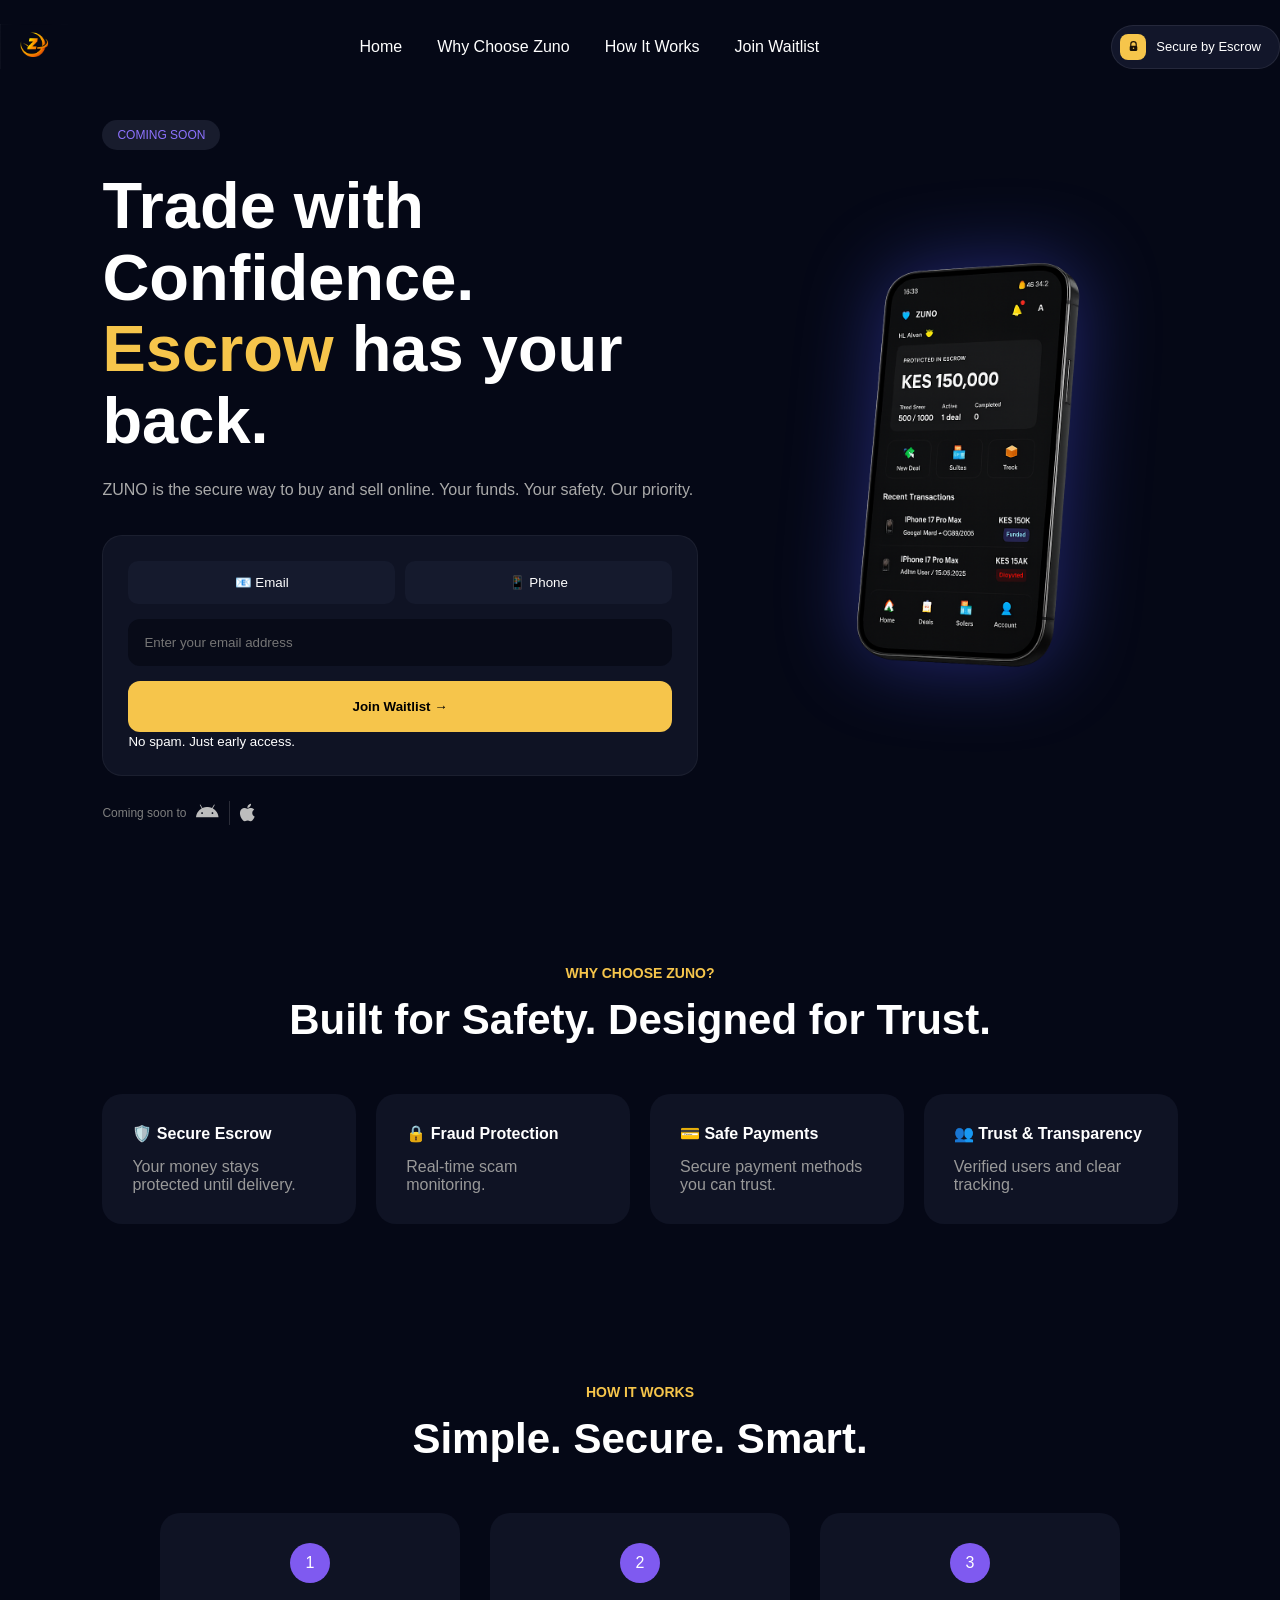
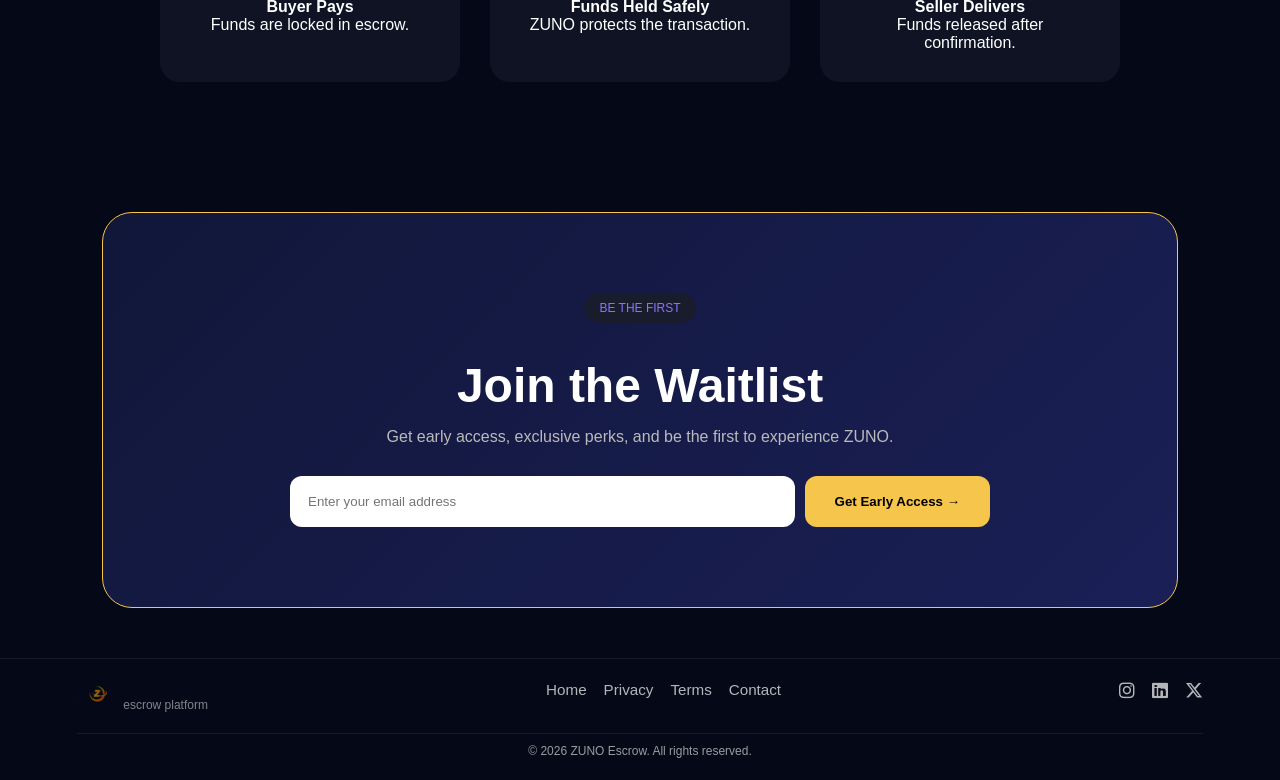
==== index.html @ 6cb11b79 "Remove duplicate logo image from header" ====
<!DOCTYPE html>
<html lang="en">
<head>
<meta charset="UTF-8">
<meta name="viewport" content="width=device-width, initial-scale=1.0">
<title>ZUNO Waitlist</title>

<link rel="icon" href="assets/zuno.png" type="image/png>
<link href="https://fonts.googleapis.com/css2?family=Poppins:wght@300;400;500;600;700;800&display=swap" rel="stylesheet">
<link rel="stylesheet"
href="https://cdnjs.cloudflare.com/ajax/libs/font-awesome/6.5.1/css/all.min.css">
<link rel="stylesheet" href="css/style.css">
</head>
<body>

<header>
    <div class="logo-section">

       <img class="logo" src="assets/zuno.png" alt="ZUNO logo">

    </div>

    <nav class="nav-links" id="navLinks">
        <a href="#home">Home</a>
        <a href="#why-zuno">Why Choose Zuno</a>
        <a href="#how-it-works">How It Works</a>
        <a href="#waitlist">Join Waitlist</a>
    </nav>

    <div class="right-controls">
    <div class="secure-badge">
        <span class="secure-badge-icon">
            <svg width="13" height="13" viewBox="0 0 24 24" fill="none" xmlns="http://www.w3.org/2000/svg">
                <path d="M7 10.5V8a5 5 0 0 1 10 0v2.5" stroke="#1a1106" stroke-width="2.2" stroke-linecap="round"/>
                <rect x="5" y="10.5" width="14" height="10" rx="2.5" fill="#1a1106"/>
                <circle cx="12" cy="15.3" r="1.4" fill="#f6c54b"/>
            </svg>
        </span>
        Secure by Escrow
    </div>

    <div class="menu-toggle" id="menuToggle">
        ☰
    </div>
</div>
    
</header>

<section class="hero" id="home">

    <div class="hero-text">
        <span class="badge">COMING SOON</span>

        <h1>
            Trade with <br>
            Confidence. <br>
            <span>Escrow</span> has your back.
        </h1>

        <p>
            ZUNO is the secure way to buy and sell online.
            Your funds. Your safety. Our priority.
        </p>

        <div class="waitlist-card">

            <div class="tabs">
                <button class="active">📧 Email</button>
                <button>📱 Phone</button>
            </div>

            <input type="email" placeholder="Enter your email address">

            <button class="join-btn">
                Join Waitlist →
            </button>

            <small>No spam. Just early access.</small>

        </div>

        <div class="platforms">

    <span class="coming">
        Coming soon to
    </span>

    <i class="fa-brands fa-android"></i>

    <div class="divider"></div>

    <i class="fa-brands fa-apple"></i>

    </div>

    </div>

    <div class="hero-image">
        <img src="assets/phone.png" alt="Zuno App">
    </div>

</section>

<section class="features" id="why-zuno">

    <h3>WHY CHOOSE ZUNO?</h3>
    <h2>Built for Safety. Designed for Trust.</h2>

    <div class="cards">

        <div class="card">
            <h4>🛡️ Secure Escrow</h4>
            <p>Your money stays protected until delivery.</p>
        </div>

        <div class="card">
            <h4>🔒 Fraud Protection</h4>
            <p>Real-time scam monitoring.</p>
        </div>

        <div class="card">
            <h4>💳 Safe Payments</h4>
            <p>Secure payment methods you can trust.</p>
        </div>

        <div class="card">
            <h4>👥 Trust & Transparency</h4>
            <p>Verified users and clear tracking.</p>
        </div>

    </div>

</section>

<section class="how-it-works" id="how-it-works">

    <h3>HOW IT WORKS</h3>
    <h2>Simple. Secure. Smart.</h2>

    <div class="steps">

        <div class="step">
            <div class="number">1</div>
            <h4>Buyer Pays</h4>
            <p>Funds are locked in escrow.</p>
        </div>

        <div class="step">
            <div class="number">2</div>
            <h4>Funds Held Safely</h4>
            <p>ZUNO protects the transaction.</p>
        </div>

        <div class="step">
            <div class="number">3</div>
            <h4>Seller Delivers</h4>
            <p>Funds released after confirmation.</p>
        </div>

    </div>

</section>

<section class="cta" id="waitlist">

    <span class="badge">BE THE FIRST</span>

    <h2>Join the Waitlist</h2>

    <p>
        Get early access, exclusive perks,
        and be the first to experience ZUNO.
    </p>

    <div class="cta-form">
        <input type="email" placeholder="Enter your email address">
        <button>Get Early Access →</button>
    </div>

</section>

  <footer class="footer">
    <div class="footer-container">

        <div class="footer-brand">
  <img src="assets/zuno.png" class="footer-icon" alt="ZUNO">
  <span style="font-size:12px; color:rgba(255,255,255,0.5);">
    escrow platform
  </span>
</div>

            <!-- LINKS (UNCHANGED STYLE SYSTEM) -->
    <div class="footer-links">
      <a href="#home">Home</a>
      <a href="privacy.html">Privacy</a>
      <a href="terms.html">Terms</a>
      <a href="#">Contact</a>
    </div>

    <!-- SOCIAL (NEW but same styling behavior as links) -->
    <div class="footer-links social-links">
      <a href="#"><i class="fa-brands fa-instagram"></i></a>
      <a href="#"><i class="fa-brands fa-linkedin"></i></a>
      <a href="#"><i class="fa-brands fa-x-twitter"></i></a>
    </div>

  </div>

  <div class="footer-copy">
    © 2026 ZUNO Escrow. All rights reserved.
  </div>
  </footer>

  
</body>
</html>
---- css/style.css ----
*{
margin:0;
padding:0;
box-sizing:border-box;
font-family:'Poppins',sans-serif;
}

html{
    scroll-behavior: smooth;
}

.right-controls{
    display:flex;
    align-items:center;
    gap:12px;
}

.nav-links {
    display: flex;
    gap: 35px;
}

.nav-links a {
    text-decoration: none;
    color: #ffffff;
    font-size: 1rem;
    font-weight: 500;
    transition: .3s;
}

.nav-links a:hover {
    color: #f4c84a;
}

.menu-toggle {
    display: none;
    color: white;
    font-size: 25px;
    cursor: pointer;
}

@media (max-width: 768px) {

    .menu-toggle {
        display: block;
    }

    .nav-links {
        position: absolute;
        top: 80px;
        right: 20%;
        width: 250px;
        flex-direction: column;
        gap: 25px;
        background: #0b1023;
        padding: 30px;
        border-radius: 12px;
        transition: 0.4s ease;
        visibility: hidden;
        opacity: 0;
    }

    .nav-links.active {
        right: 20px;
        visibility: visible;
        opacity: 1;
        pointer-events: auto;
    }
}

.platforms{
display:flex;
align-items:center;
gap:10px;
margin-top:25px;
color:#7f7f7f;
}

.platforms .coming{
font-size:12px;
}

.platforms i{
font-size:20px;
color:#bdbdbd;
transition:.3s;
cursor:pointer;
}

.platforms i:hover{
color:white;
}

.divider{
width:1px;
height:24px;
background:rgba(255,255,255,.15);
}

body{
background:#050816;
color:white;
}
.logo-section{
  display: flex;
  align-items: center;
}

.logo{
  height: 45px;
  width: auto;
  display: block;
}

header{
display:flex;
align-items:center;
justify-content:space-between;
padding:24px 0%;
gap:25px;
position: fixed;
top: 0px;
left: 0px;
right: 0px;
background: #050816;
z-index: 9999;
}

.secure-badge{
display:flex;
align-items:center;
gap:10px;
background:#12162a;
border:1px solid rgba(255,255,255,.08);
padding:8px 18px 8px 8px;
border-radius:30px;
font-size:13px;
font-weight:500;
color:#fff;
white-space:nowrap;
flex-shrink:0;
}

.secure-badge-icon{
width:26px;
height:26px;
flex-shrink:0;
background:#f6c54b;
border-radius:8px;
display:flex;
align-items:center;
justify-content:center;
}

.hero{
display:flex;
justify-content:space-between;
align-items:center;
padding:0px 8% 60px;
gap:60px;
margin-top: 120px;
}

.hero-text{
flex:1;
}

.badge{
display:inline-block;
padding:8px 15px;
background:#181c2d;
border-radius:30px;
font-size:12px;
color:#8d72ff;
margin-bottom:20px;
}

.hero h1{
font-size:65px;
line-height:1.1;
margin-bottom:20px;
}

.hero h1 span{
color:#f6c54b;
}

.hero p{
color:#aaa;
margin-bottom:30px;
line-height:1.8;
}

.waitlist-card{
background:#0f1324;
padding:25px;
border-radius:20px;
border:1px solid rgba(255,255,255,.05);
}

.tabs{
display:flex;
gap:10px;
margin-bottom:15px;
}

.tabs button{
flex:1;
padding:14px;
background:#151a2d;
border:none;
color:white;
border-radius:10px;
cursor:pointer;
}

.icons{
  display: flex;
}
.active{
background:#222844;
}

.waitlist-card input{
width:100%;
padding:16px;
background:#080b18;
border:none;
border-radius:12px;
margin-bottom:15px;
color:white;
}

.join-btn{
width:100%;
padding:18px;
border:none;
background:#f6c54b;
font-weight:700;
border-radius:12px;
cursor:pointer;
}

.hero-image img{
width:420px;
filter:drop-shadow(0 0 40px rgba(81,91,255,.4));
}

.features,
.how-it-works,
.cta{
padding:80px 8%;
}

.features h3,
.how-it-works h3{
color:#f6c54b;
font-size:14px;
text-align:center;
}

.features h2,
.how-it-works h2{
text-align:center;
margin:15px 0 50px;
font-size:42px;
}

.cards{
display:grid;
grid-template-columns:repeat(4,1fr);
gap:20px;
}

.card{
background:#0f1324;
padding:30px;
border-radius:20px;
}

.card h4{
margin-bottom:15px;
}

.card p{
color:#999;
}

.steps{
display:flex;
justify-content:center;
gap:30px;
}

.step{
background:#0f1324;
padding:30px;
border-radius:20px;
width:300px;
text-align:center;
}

.number{
width:40px;
height:40px;
background:#7f5af0;
border-radius:50%;
display:flex;
align-items:center;
justify-content:center;
margin:auto;
margin-bottom:15px;
}

.cta{
background:linear-gradient(
135deg,
#111739,
#1a1f56
);
border-radius:30px;
margin:50px 8%;
text-align:center;
border: 1px solid #f6c54b;
}

.cta h2{
font-size:48px;
margin:15px 0;
}

.cta p{
color:#bbb;
margin-bottom:30px;
}

.cta-form{
display:flex;
max-width:700px;
margin:auto;
gap:10px;
}

.cta-form input{
flex:1;
padding:18px;
border:none;
border-radius:12px;
}

.cta-form button{
padding:18px 30px;
background:#f6c54b;
border:none;
font-weight:700;
border-radius:12px;
cursor:pointer;
}

@media(max-width:900px){

header{
padding:18px 6%;
}

.secure-badge{
font-size:12px;
padding:7px 14px 7px 7px;
gap:8px;
}

.secure-badge-icon{
width:22px;
height:22px;
}

.hero{
flex-direction:column;
text-align:center;
}

.hero h1{
font-size:45px;
}

.cards{
grid-template-columns:1fr;
}

.steps{
flex-direction:column;
align-items:center;
}

.cta-form{
flex-direction:column;
}

.hero-image img{
width:100%;
max-width:350px;
}
}

  .footer {
    background: #050816;
    border-top: 1px solid rgba(255,255,255,0.08);
    padding: 22px 6%;
}

.footer-container{
  display:flex;
  justify-content: space-between;
  gap:40px;
  max-width:1200px;
  margin:auto;
}

.footer-col{
  flex:1;
}
/*
.footer-brand {
    display: flex;
    align-items: center;
    gap: 12px;
    color: #fff;
    font-size: 1.2rem;
    font-weight: 700;
    letter-spacing: 0.5px;
}
.shield-icon {
    width: 36px;
    height: 36px;
    background: none;
    border-radius: 10px;
    display: flex;
    justify-content: center;
    align-items: center;
    font-size: 18px;
}
*/
.footer-icon{
  height:28px;
  opacity:0.6;
}
.footer-copy {
    color: rgba(255,255,255,0.6);
    font-size: 12px;
    margin-top: 20px;
    padding-top: 10px;
    border-top: 1px solid rgba(255,255,255,0.08);
    align-items: center;
    text-align:center;
}

.footer-links {
    display: flex;
    gap: 17px;
}

.footer-links a {
    color: rgba(255,255,255,0.7);
    text-decoration: none;
    font-size: 0.95rem;
    transition: 0.3s;
}

.footer-links a:hover {
    color: #ffffff;
}

.social-links a{
  font-size:18px;
}

.social-links a i{
  transition:0.3s;
}

.social-links a:hover i{
  color:#f6c54b;
}

  @media (max-width: 768px) {
    .footer-container {
        flex-direction: column;
        gap: 20px;
        text-align: center;
    }

    .footer-links {
        gap: 20px;
        flex-wrap: wrap;
        justify-content: center;
    }
  }
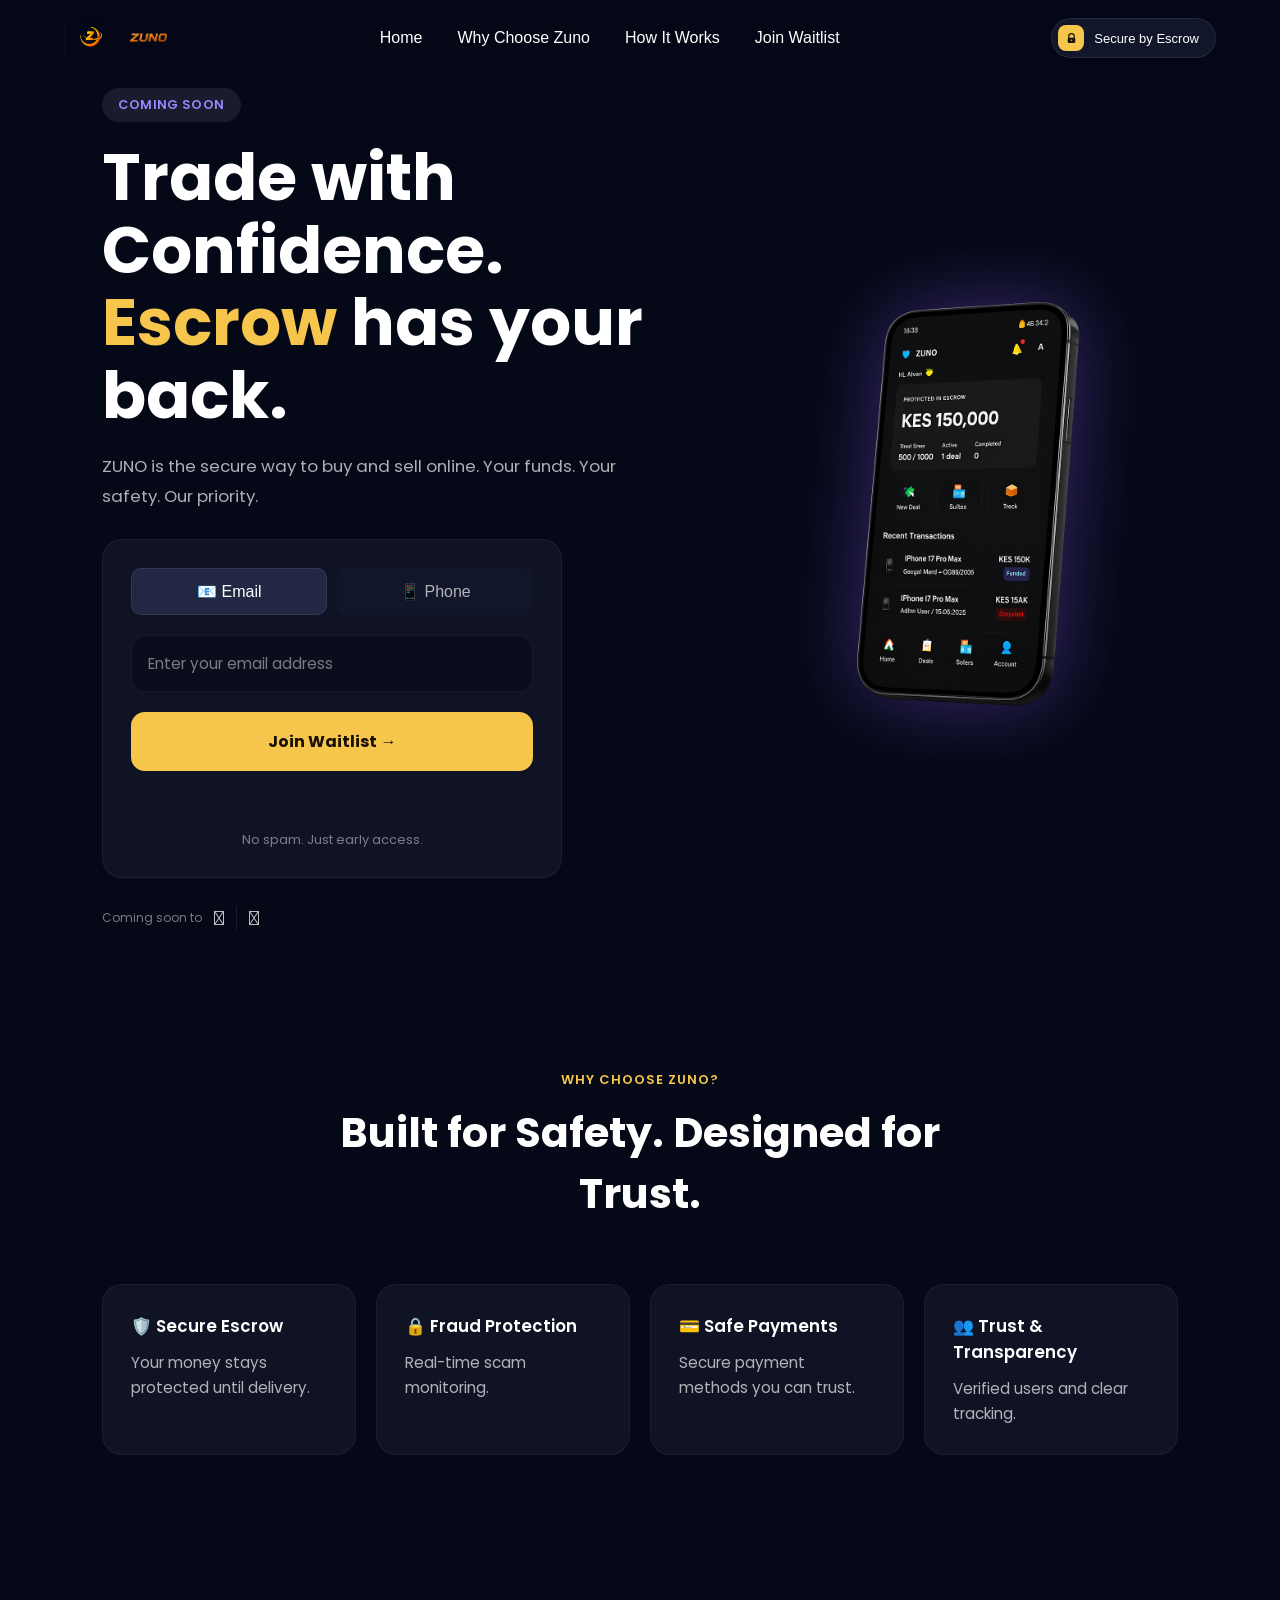
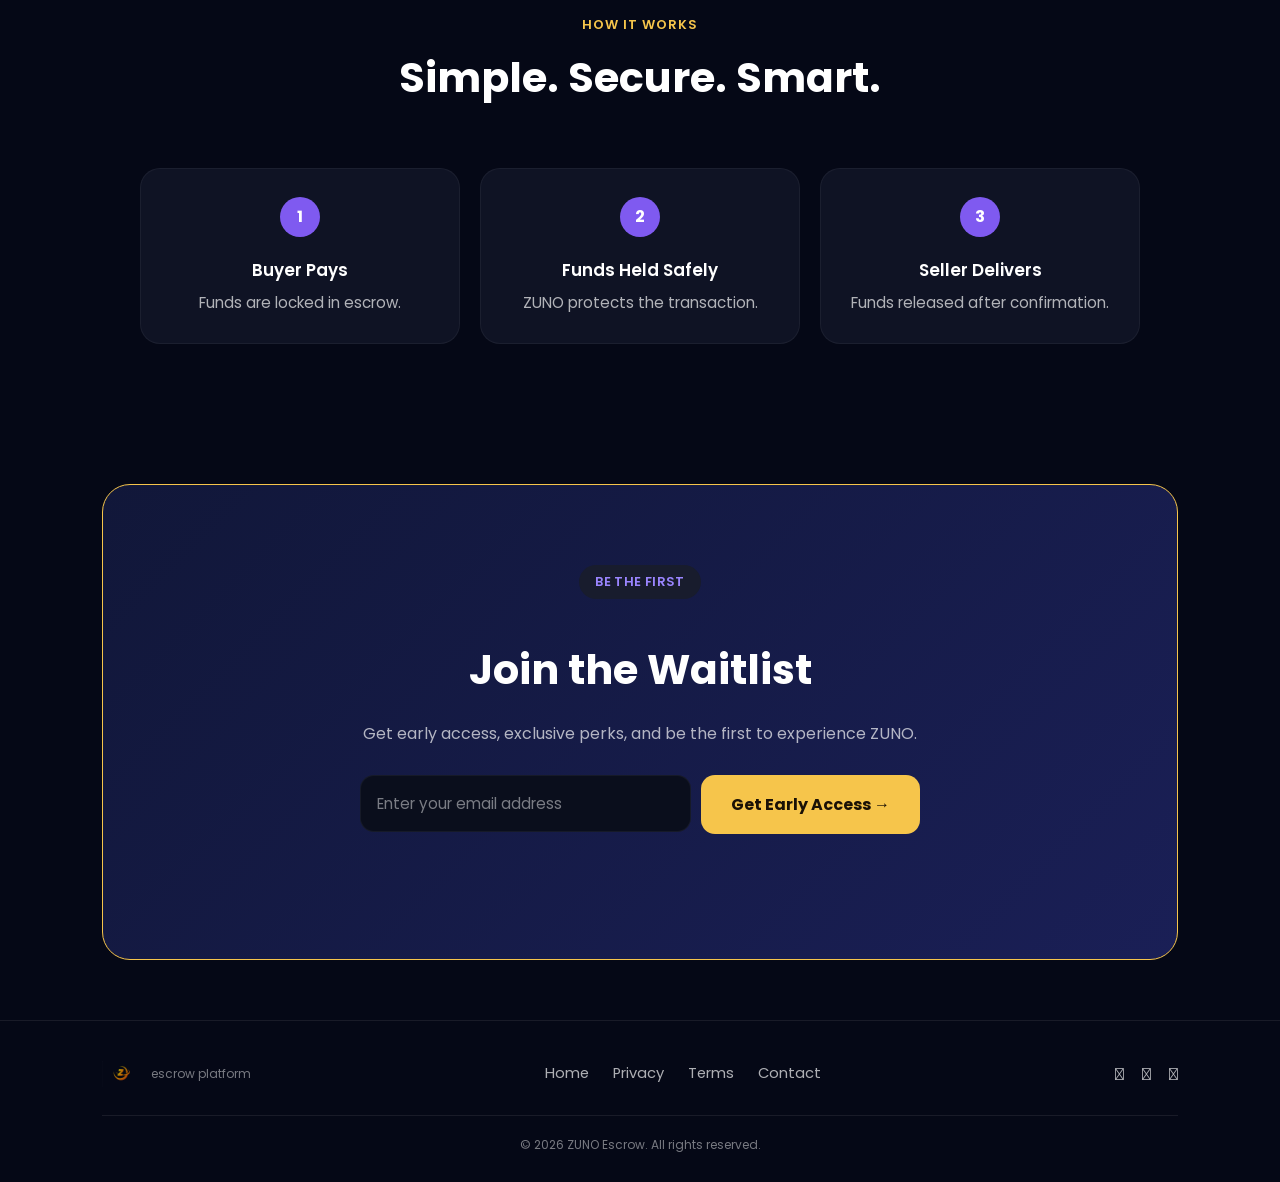
==== commit c28553f0: "Fix footer alignment, header overflow, broken favicon tag, mobile menu JS, and responsive bugs" ====
--- a/index.html
+++ b/index.html
@@ -3,22 +3,24 @@
 <head>
 <meta charset="UTF-8">
 <meta name="viewport" content="width=device-width, initial-scale=1.0">
-<title>ZUNO Waitlist</title>
-
-<link rel="icon" href="assets/zuno.png" type="image/png>
+<title>ZUNO — Secure Escrow for Online Trading | Waitlist</title>
+<meta name="description" content="ZUNO is the secure escrow platform for safe online buying and selling. Join the waitlist for early access.">
+<meta name="theme-color" content="#050816">
+
+<link rel="icon" href="assets/zuno.png" type="image/png">
 <link href="https://fonts.googleapis.com/css2?family=Poppins:wght@300;400;500;600;700;800&display=swap" rel="stylesheet">
-<link rel="stylesheet"
-href="https://cdnjs.cloudflare.com/ajax/libs/font-awesome/6.5.1/css/all.min.css">
+<link rel="stylesheet" href="https://cdnjs.cloudflare.com/ajax/libs/font-awesome/6.5.1/css/all.min.css">
 <link rel="stylesheet" href="css/style.css">
 </head>
 <body>
 
+<a class="skip-link" href="#main-content">Skip to content</a>
+
 <header>
-    <div class="logo-section">
-
-       <img class="logo" src="assets/zuno.png" alt="ZUNO logo">
-
-    </div>
+    <a class="brand" href="index.html#home" aria-label="ZUNO home">
+        <img class="logo-icon" src="assets/zuno.png" alt="">
+        <img class="logo-word" src="assets/logo.png" alt="ZUNO">
+    </a>
 
     <nav class="nav-links" id="navLinks">
         <a href="#home">Home</a>
@@ -28,23 +30,24 @@
     </nav>
 
     <div class="right-controls">
-    <div class="secure-badge">
-        <span class="secure-badge-icon">
-            <svg width="13" height="13" viewBox="0 0 24 24" fill="none" xmlns="http://www.w3.org/2000/svg">
-                <path d="M7 10.5V8a5 5 0 0 1 10 0v2.5" stroke="#1a1106" stroke-width="2.2" stroke-linecap="round"/>
-                <rect x="5" y="10.5" width="14" height="10" rx="2.5" fill="#1a1106"/>
-                <circle cx="12" cy="15.3" r="1.4" fill="#f6c54b"/>
-            </svg>
-        </span>
-        Secure by Escrow
-    </div>
-
-    <div class="menu-toggle" id="menuToggle">
-        ☰
-    </div>
-</div>
-    
+        <div class="secure-badge">
+            <span class="secure-badge-icon" aria-hidden="true">
+                <svg width="13" height="13" viewBox="0 0 24 24" fill="none" xmlns="http://www.w3.org/2000/svg">
+                    <path d="M7 10.5V8a5 5 0 0 1 10 0v2.5" stroke="#1a1106" stroke-width="2.2" stroke-linecap="round"/>
+                    <rect x="5" y="10.5" width="14" height="10" rx="2.5" fill="#1a1106"/>
+                    <circle cx="12" cy="15.3" r="1.4" fill="#f6c54b"/>
+                </svg>
+            </span>
+            <span class="secure-badge-text">Secure by Escrow</span>
+        </div>
+
+        <button class="menu-toggle" id="menuToggle" aria-expanded="false" aria-controls="navLinks" aria-label="Toggle navigation menu">
+            <span class="bar"></span>
+        </button>
+    </div>
 </header>
+
+<main id="main-content">
 
 <section class="hero" id="home">
 
@@ -52,9 +55,8 @@
         <span class="badge">COMING SOON</span>
 
         <h1>
-            Trade with <br>
-            Confidence. <br>
-            <span>Escrow</span> has your back.
+            Trade with Confidence.<br>
+            <span class="accent">Escrow</span> has your back.
         </h1>
 
         <p>
@@ -64,67 +66,67 @@
 
         <div class="waitlist-card">
 
-            <div class="tabs">
-                <button class="active">📧 Email</button>
-                <button>📱 Phone</button>
+            <div class="tabs" role="tablist" aria-label="Choose how to join the waitlist">
+                <button type="button" class="active" data-mode="email" role="tab" aria-selected="true">📧 Email</button>
+                <button type="button" data-mode="phone" role="tab" aria-selected="false">📱 Phone</button>
             </div>
 
-            <input type="email" placeholder="Enter your email address">
-
-            <button class="join-btn">
-                Join Waitlist →
-            </button>
+            <form data-waitlist-form novalidate>
+                <label class="sr-only" for="hero-email">Email address</label>
+                <input id="hero-email" type="email" placeholder="Enter your email address" autocomplete="email" required>
+
+                <button type="submit" class="join-btn">
+                    Join Waitlist →
+                </button>
+
+                <p class="form-feedback" role="status" aria-live="polite"></p>
+            </form>
 
             <small>No spam. Just early access.</small>
 
         </div>
 
         <div class="platforms">
-
-    <span class="coming">
-        Coming soon to
-    </span>
-
-    <i class="fa-brands fa-android"></i>
-
-    <div class="divider"></div>
-
-    <i class="fa-brands fa-apple"></i>
-
-    </div>
+            <span class="coming">Coming soon to</span>
+            <i class="fa-brands fa-android" aria-hidden="true"></i>
+            <span class="sr-only">Android</span>
+            <div class="divider"></div>
+            <i class="fa-brands fa-apple" aria-hidden="true"></i>
+            <span class="sr-only">iOS</span>
+        </div>
 
     </div>
 
     <div class="hero-image">
-        <img src="assets/phone.png" alt="Zuno App">
+        <img src="assets/phone.png" alt="ZUNO app dashboard showing funds protected in escrow">
     </div>
 
 </section>
 
 <section class="features" id="why-zuno">
 
-    <h3>WHY CHOOSE ZUNO?</h3>
+    <span class="eyebrow-center">WHY CHOOSE ZUNO?</span>
     <h2>Built for Safety. Designed for Trust.</h2>
 
     <div class="cards">
 
         <div class="card">
-            <h4>🛡️ Secure Escrow</h4>
+            <h3>🛡️ Secure Escrow</h3>
             <p>Your money stays protected until delivery.</p>
         </div>
 
         <div class="card">
-            <h4>🔒 Fraud Protection</h4>
+            <h3>🔒 Fraud Protection</h3>
             <p>Real-time scam monitoring.</p>
         </div>
 
         <div class="card">
-            <h4>💳 Safe Payments</h4>
+            <h3>💳 Safe Payments</h3>
             <p>Secure payment methods you can trust.</p>
         </div>
 
         <div class="card">
-            <h4>👥 Trust & Transparency</h4>
+            <h3>👥 Trust &amp; Transparency</h3>
             <p>Verified users and clear tracking.</p>
         </div>
 
@@ -134,26 +136,26 @@
 
 <section class="how-it-works" id="how-it-works">
 
-    <h3>HOW IT WORKS</h3>
+    <span class="eyebrow-center">HOW IT WORKS</span>
     <h2>Simple. Secure. Smart.</h2>
 
     <div class="steps">
 
         <div class="step">
-            <div class="number">1</div>
-            <h4>Buyer Pays</h4>
+            <div class="number" aria-hidden="true">1</div>
+            <h3>Buyer Pays</h3>
             <p>Funds are locked in escrow.</p>
         </div>
 
         <div class="step">
-            <div class="number">2</div>
-            <h4>Funds Held Safely</h4>
+            <div class="number" aria-hidden="true">2</div>
+            <h3>Funds Held Safely</h3>
             <p>ZUNO protects the transaction.</p>
         </div>
 
         <div class="step">
-            <div class="number">3</div>
-            <h4>Seller Delivers</h4>
+            <div class="number" aria-hidden="true">3</div>
+            <h3>Seller Delivers</h3>
             <p>Funds released after confirmation.</p>
         </div>
 
@@ -172,45 +174,45 @@
         and be the first to experience ZUNO.
     </p>
 
-    <div class="cta-form">
-        <input type="email" placeholder="Enter your email address">
-        <button>Get Early Access →</button>
-    </div>
-
-</section>
-
-  <footer class="footer">
-    <div class="footer-container">
+    <form class="cta-form" data-waitlist-form novalidate>
+        <label class="sr-only" for="cta-email">Email address</label>
+        <input id="cta-email" type="email" placeholder="Enter your email address" autocomplete="email" required>
+        <button type="submit">Get Early Access →</button>
+    </form>
+    <p class="form-feedback" role="status" aria-live="polite"></p>
+
+</section>
+
+</main>
+
+<footer class="footer">
+    <div class="footer-top">
 
         <div class="footer-brand">
-  <img src="assets/zuno.png" class="footer-icon" alt="ZUNO">
-  <span style="font-size:12px; color:rgba(255,255,255,0.5);">
-    escrow platform
-  </span>
-</div>
-
-            <!-- LINKS (UNCHANGED STYLE SYSTEM) -->
-    <div class="footer-links">
-      <a href="#home">Home</a>
-      <a href="privacy.html">Privacy</a>
-      <a href="terms.html">Terms</a>
-      <a href="#">Contact</a>
-    </div>
-
-    <!-- SOCIAL (NEW but same styling behavior as links) -->
-    <div class="footer-links social-links">
-      <a href="#"><i class="fa-brands fa-instagram"></i></a>
-      <a href="#"><i class="fa-brands fa-linkedin"></i></a>
-      <a href="#"><i class="fa-brands fa-x-twitter"></i></a>
-    </div>
-
-  </div>
-
-  <div class="footer-copy">
-    © 2026 ZUNO Escrow. All rights reserved.
-  </div>
-  </footer>
-
-  
+            <img src="assets/zuno.png" class="footer-icon" alt="ZUNO">
+            <span class="footer-tagline">escrow platform</span>
+        </div>
+
+        <nav class="footer-links" aria-label="Footer">
+            <a href="#home">Home</a>
+            <a href="privacy.html">Privacy</a>
+            <a href="terms.html">Terms</a>
+            <a href="#">Contact</a>
+        </nav>
+
+        <div class="footer-social">
+            <a href="#" aria-label="ZUNO on Instagram"><i class="fa-brands fa-instagram" aria-hidden="true"></i></a>
+            <a href="#" aria-label="ZUNO on LinkedIn"><i class="fa-brands fa-linkedin" aria-hidden="true"></i></a>
+            <a href="#" aria-label="ZUNO on X (Twitter)"><i class="fa-brands fa-x-twitter" aria-hidden="true"></i></a>
+        </div>
+
+    </div>
+
+    <div class="footer-bottom">
+        <p>© 2026 ZUNO Escrow. All rights reserved.</p>
+    </div>
+</footer>
+
+<script src="js/main.js" defer></script>
 </body>
 </html>
--- a/css/style.css
+++ b/css/style.css
@@ -1,498 +1,881 @@
-*{
-margin:0;
-padding:0;
-box-sizing:border-box;
-font-family:'Poppins',sans-serif;
+/* =========================================================
+   ZUNO — Design tokens
+   ========================================================= */
+:root{
+  /* brand colors (single source of truth — fixes #f6c54b / #f4c84a drift) */
+  --color-bg:        #050816;
+  --color-surface:    #0f1324;
+  --color-surface-2:  #12162a;
+  --color-surface-3:  #181c2d;
+  --color-input:      #0a0e1c;
+  --color-border:      rgba(255,255,255,.08);
+  --color-border-soft: rgba(255,255,255,.05);
+
+  --color-gold:       #f6c54b;
+  --color-gold-hover: #ffd66b;
+  --color-gold-text:  #1a1106;
+  --color-purple:     #7f5af0;
+  --color-purple-soft:#9a85ff;
+
+  --color-text:        #ffffff;
+  --color-text-muted:  rgba(255,255,255,.68);
+  --color-text-faint:  rgba(255,255,255,.46);
+
+  /* type scale */
+  --font-body: 'Poppins', sans-serif;
+  --fs-h1: clamp(2.4rem, 1.55rem + 3.2vw, 4.05rem);
+  --fs-h2: clamp(1.7rem, 1.3rem + 1.6vw, 2.65rem);
+  --fs-eyebrow: .8rem;
+
+  /* spacing scale */
+  --space-1: 8px;
+  --space-2: 12px;
+  --space-3: 20px;
+  --space-4: 28px;
+  --space-5: 40px;
+  --space-6: 60px;
+  --space-7: 80px;
+
+  /* layout */
+  --container: 1200px;
+  --side-pad: 8%;
+  --header-h: 88px;
+
+  /* radii */
+  --radius-sm: 10px;
+  --radius-md: 14px;
+  --radius-lg: 20px;
+  --radius-xl: 28px;
+  --radius-pill: 999px;
+
+  /* motion */
+  --ease: cubic-bezier(.4,0,.2,1);
+}
+
+/* =========================================================
+   Reset & base
+   ========================================================= */
+*,
+*::before,
+*::after{
+  margin: 0;
+  padding: 0;
+  box-sizing: border-box;
+  font-family: var(--font-body);
 }
 
 html{
-    scroll-behavior: smooth;
+  scroll-behavior: smooth;
+}
+
+body{
+  background: var(--color-bg);
+  color: var(--color-text);
+  overflow-x: hidden;
+  -webkit-font-smoothing: antialiased;
+}
+
+img{
+  max-width: 100%;
+  display: block;
+}
+
+a{
+  color: inherit;
+}
+
+button{
+  font: inherit;
+}
+
+ul{ list-style: none; }
+
+/* Accessible visually-hidden utility (screen-reader only) */
+.sr-only{
+  position: absolute;
+  width: 1px;
+  height: 1px;
+  overflow: hidden;
+  clip: rect(0 0 0 0);
+  white-space: nowrap;
+}
+
+/* Skip link */
+.skip-link{
+  position: absolute;
+  top: -48px;
+  left: 16px;
+  z-index: 10001;
+  background: var(--color-gold);
+  color: var(--color-gold-text);
+  font-weight: 600;
+  padding: 10px 18px;
+  border-radius: var(--radius-sm);
+  transition: top .2s var(--ease);
+}
+.skip-link:focus{
+  top: 16px;
+}
+
+/* Consistent focus ring everywhere (keyboard accessibility) */
+a:focus-visible,
+button:focus-visible,
+input:focus-visible{
+  outline: 2px solid var(--color-gold);
+  outline-offset: 3px;
+  border-radius: var(--radius-sm);
+}
+
+@media (prefers-reduced-motion: reduce){
+  *,
+  *::before,
+  *::after{
+    animation-duration: .001ms !important;
+    animation-iteration-count: 1 !important;
+    transition-duration: .001ms !important;
+    scroll-behavior: auto !important;
+  }
+}
+
+/* =========================================================
+   Header
+   ========================================================= */
+header{
+  display: flex;
+  align-items: center;
+  justify-content: space-between;
+  gap: 20px;
+  padding: 18px 5%;
+  position: fixed;
+  inset: 0 0 auto 0;
+  background: rgba(5,8,22,.85);
+  backdrop-filter: blur(10px);
+  -webkit-backdrop-filter: blur(10px);
+  border-bottom: 1px solid transparent;
+  z-index: 9999;
+  transition: background .3s var(--ease), border-color .3s var(--ease);
+}
+
+header.is-scrolled{
+  border-bottom-color: var(--color-border);
+  background: rgba(5,8,22,.96);
+}
+
+.brand{
+  display: flex;
+  align-items: center;
+  gap: 10px;
+  text-decoration: none;
+  flex-shrink: 0;
+}
+
+.brand img{
+  height: 38px;
+  width: auto;
+}
+
+.brand .logo-icon{ height: 36px; }
+.brand .logo-word{ height: 22px; }
+
+.nav-links{
+  display: flex;
+  align-items: center;
+  gap: 35px;
+}
+
+.nav-links a{
+  text-decoration: none;
+  color: var(--color-text);
+  font-size: 1rem;
+  font-weight: 500;
+  transition: color .25s var(--ease);
+  white-space: nowrap;
+}
+
+.nav-links a:hover,
+.nav-links a:focus-visible{
+  color: var(--color-gold);
 }
 
 .right-controls{
-    display:flex;
-    align-items:center;
-    gap:12px;
-}
-
-.nav-links {
-    display: flex;
-    gap: 35px;
-}
-
-.nav-links a {
-    text-decoration: none;
-    color: #ffffff;
-    font-size: 1rem;
-    font-weight: 500;
-    transition: .3s;
-}
-
-.nav-links a:hover {
-    color: #f4c84a;
-}
-
-.menu-toggle {
-    display: none;
-    color: white;
-    font-size: 25px;
-    cursor: pointer;
-}
-
-@media (max-width: 768px) {
-
-    .menu-toggle {
-        display: block;
-    }
-
-    .nav-links {
-        position: absolute;
-        top: 80px;
-        right: 20%;
-        width: 250px;
-        flex-direction: column;
-        gap: 25px;
-        background: #0b1023;
-        padding: 30px;
-        border-radius: 12px;
-        transition: 0.4s ease;
-        visibility: hidden;
-        opacity: 0;
-    }
-
-    .nav-links.active {
-        right: 20px;
-        visibility: visible;
-        opacity: 1;
-        pointer-events: auto;
-    }
+  display: flex;
+  align-items: center;
+  gap: 12px;
+  flex-shrink: 0;
+}
+
+.secure-badge{
+  display: flex;
+  align-items: center;
+  gap: 10px;
+  background: var(--color-surface-2);
+  border: 1px solid var(--color-border);
+  padding: 6px 16px 6px 6px;
+  border-radius: var(--radius-pill);
+  font-size: 13px;
+  font-weight: 500;
+  color: var(--color-text);
+  white-space: nowrap;
+  flex-shrink: 0;
+}
+
+.secure-badge-icon{
+  width: 26px;
+  height: 26px;
+  flex-shrink: 0;
+  background: var(--color-gold);
+  border-radius: 8px;
+  display: flex;
+  align-items: center;
+  justify-content: center;
+}
+
+/* Hamburger button (real <button>, animated to an X when open) */
+.menu-toggle{
+  display: none;
+  width: 40px;
+  height: 40px;
+  align-items: center;
+  justify-content: center;
+  background: none;
+  border: none;
+  cursor: pointer;
+  flex-shrink: 0;
+}
+
+.menu-toggle .bar{
+  position: relative;
+  width: 20px;
+  height: 2px;
+  background: var(--color-text);
+  transition: transform .25s var(--ease), opacity .25s var(--ease);
+}
+.menu-toggle .bar::before,
+.menu-toggle .bar::after{
+  content: "";
+  position: absolute;
+  left: 0;
+  width: 20px;
+  height: 2px;
+  background: var(--color-text);
+  transition: transform .25s var(--ease), opacity .25s var(--ease);
+}
+.menu-toggle .bar::before{ transform: translateY(-6px); }
+.menu-toggle .bar::after{ transform: translateY(6px); }
+
+.menu-toggle[aria-expanded="true"] .bar{ background: transparent; }
+.menu-toggle[aria-expanded="true"] .bar::before{ transform: translateY(0) rotate(45deg); }
+.menu-toggle[aria-expanded="true"] .bar::after{ transform: translateY(0) rotate(-45deg); }
+
+/* =========================================================
+   Hero
+   ========================================================= */
+.hero{
+  display: flex;
+  justify-content: space-between;
+  align-items: center;
+  padding: 0 var(--side-pad) var(--space-6);
+  gap: var(--space-6);
+  margin-top: var(--header-h);
+}
+
+.hero-text{
+  flex: 1 1 0%;
+  min-width: 0;
+}
+
+.eyebrow,
+.badge{
+  display: inline-block;
+  padding: 8px 16px;
+  background: var(--color-surface-3);
+  border-radius: var(--radius-pill);
+  font-size: var(--fs-eyebrow);
+  font-weight: 600;
+  letter-spacing: .03em;
+  color: var(--color-purple-soft);
+  margin-bottom: var(--space-3);
+}
+
+.hero h1{
+  font-size: var(--fs-h1);
+  line-height: 1.12;
+  margin-bottom: var(--space-3);
+  font-weight: 700;
+}
+
+.hero h1 span,
+h1 .accent{
+  color: var(--color-gold);
+}
+
+.hero p{
+  color: var(--color-text-muted);
+  margin-bottom: var(--space-4);
+  line-height: 1.75;
+  font-size: 1.05rem;
+  max-width: 540px;
+}
+
+.waitlist-card{
+  background: var(--color-surface);
+  padding: var(--space-4);
+  border-radius: var(--radius-lg);
+  border: 1px solid var(--color-border-soft);
+  max-width: 460px;
+}
+
+.tabs{
+  display: flex;
+  gap: 10px;
+  margin-bottom: var(--space-3);
+}
+
+.tabs button{
+  flex: 1;
+  padding: 13px;
+  background: var(--color-surface-2);
+  border: 1px solid transparent;
+  color: var(--color-text-muted);
+  border-radius: var(--radius-sm);
+  cursor: pointer;
+  font-weight: 500;
+  transition: background .2s var(--ease), color .2s var(--ease), border-color .2s var(--ease);
+}
+
+.tabs button:hover{
+  color: var(--color-text);
+}
+
+.tabs button.active{
+  background: #222844;
+  color: var(--color-text);
+  border-color: var(--color-border);
+}
+
+.waitlist-card input,
+.cta-form input{
+  width: 100%;
+  padding: 16px;
+  background: var(--color-input);
+  border: 1px solid var(--color-border-soft);
+  border-radius: var(--radius-md);
+  margin-bottom: var(--space-3);
+  color: var(--color-text);
+  font-size: .95rem;
+  transition: border-color .2s var(--ease);
+}
+
+.waitlist-card input:focus,
+.cta-form input:focus{
+  border-color: var(--color-purple);
+}
+
+input::placeholder{
+  color: var(--color-text-faint);
+}
+
+.join-btn,
+.cta-form button{
+  width: 100%;
+  padding: 17px;
+  border: none;
+  background: var(--color-gold);
+  color: var(--color-gold-text);
+  font-weight: 700;
+  border-radius: var(--radius-md);
+  cursor: pointer;
+  font-size: 1rem;
+  transition: background .2s var(--ease), transform .2s var(--ease), box-shadow .2s var(--ease);
+}
+
+.join-btn:hover,
+.cta-form button:hover{
+  background: var(--color-gold-hover);
+  transform: translateY(-2px);
+  box-shadow: 0 10px 24px -8px rgba(246,197,75,.45);
+}
+
+.join-btn:active,
+.cta-form button:active{
+  transform: translateY(0);
+}
+
+.waitlist-card small{
+  display: block;
+  margin-top: var(--space-2);
+  color: var(--color-text-faint);
+  text-align: center;
+  font-size: .8rem;
+}
+
+.form-feedback{
+  margin-top: var(--space-2);
+  font-size: .85rem;
+  color: var(--color-gold);
+  min-height: 1.2em;
 }
 
 .platforms{
-display:flex;
-align-items:center;
-gap:10px;
-margin-top:25px;
-color:#7f7f7f;
+  display: flex;
+  align-items: center;
+  gap: 12px;
+  margin-top: var(--space-4);
+  color: var(--color-text-faint);
 }
 
 .platforms .coming{
-font-size:12px;
+  font-size: 12px;
 }
 
 .platforms i{
-font-size:20px;
-color:#bdbdbd;
-transition:.3s;
-cursor:pointer;
+  font-size: 20px;
+  color: #bdbdbd;
+  transition: color .25s var(--ease), transform .25s var(--ease);
 }
 
 .platforms i:hover{
-color:white;
+  color: var(--color-text);
+  transform: translateY(-2px);
 }
 
 .divider{
-width:1px;
-height:24px;
-background:rgba(255,255,255,.15);
-}
-
-body{
-background:#050816;
-color:white;
-}
-.logo-section{
-  display: flex;
-  align-items: center;
-}
-
-.logo{
-  height: 45px;
-  width: auto;
+  width: 1px;
+  height: 24px;
+  background: var(--color-border);
+}
+
+.hero-image{
+  flex: 0 1 420px;
+  min-width: 0;
+  max-width: 420px;
+  display: flex;
+  justify-content: center;
+}
+
+.hero-image img{
+  width: 100%;
+  max-width: 420px;
+  height: auto;
+  filter: drop-shadow(0 0 40px rgba(127,90,240,.4));
+}
+
+/* Centered, single-column hero variant used on legal pages */
+.hero--solo .hero-text{
+  max-width: 720px;
+  margin: 0 auto;
+  text-align: center;
+}
+.hero--solo .hero p{
+  margin-left: auto;
+  margin-right: auto;
+}
+
+/* =========================================================
+   Shared section layout
+   ========================================================= */
+main{
   display: block;
-}
-
-header{
-display:flex;
-align-items:center;
-justify-content:space-between;
-padding:24px 0%;
-gap:25px;
-position: fixed;
-top: 0px;
-left: 0px;
-right: 0px;
-background: #050816;
-z-index: 9999;
-}
-
-.secure-badge{
-display:flex;
-align-items:center;
-gap:10px;
-background:#12162a;
-border:1px solid rgba(255,255,255,.08);
-padding:8px 18px 8px 8px;
-border-radius:30px;
-font-size:13px;
-font-weight:500;
-color:#fff;
-white-space:nowrap;
-flex-shrink:0;
-}
-
-.secure-badge-icon{
-width:26px;
-height:26px;
-flex-shrink:0;
-background:#f6c54b;
-border-radius:8px;
-display:flex;
-align-items:center;
-justify-content:center;
-}
-
-.hero{
-display:flex;
-justify-content:space-between;
-align-items:center;
-padding:0px 8% 60px;
-gap:60px;
-margin-top: 120px;
-}
-
-.hero-text{
-flex:1;
-}
-
-.badge{
-display:inline-block;
-padding:8px 15px;
-background:#181c2d;
-border-radius:30px;
-font-size:12px;
-color:#8d72ff;
-margin-bottom:20px;
-}
-
-.hero h1{
-font-size:65px;
-line-height:1.1;
-margin-bottom:20px;
-}
-
-.hero h1 span{
-color:#f6c54b;
-}
-
-.hero p{
-color:#aaa;
-margin-bottom:30px;
-line-height:1.8;
-}
-
-.waitlist-card{
-background:#0f1324;
-padding:25px;
-border-radius:20px;
-border:1px solid rgba(255,255,255,.05);
-}
-
-.tabs{
-display:flex;
-gap:10px;
-margin-bottom:15px;
-}
-
-.tabs button{
-flex:1;
-padding:14px;
-background:#151a2d;
-border:none;
-color:white;
-border-radius:10px;
-cursor:pointer;
-}
-
-.icons{
-  display: flex;
-}
-.active{
-background:#222844;
-}
-
-.waitlist-card input{
-width:100%;
-padding:16px;
-background:#080b18;
-border:none;
-border-radius:12px;
-margin-bottom:15px;
-color:white;
-}
-
-.join-btn{
-width:100%;
-padding:18px;
-border:none;
-background:#f6c54b;
-font-weight:700;
-border-radius:12px;
-cursor:pointer;
-}
-
-.hero-image img{
-width:420px;
-filter:drop-shadow(0 0 40px rgba(81,91,255,.4));
 }
 
 .features,
 .how-it-works,
 .cta{
-padding:80px 8%;
-}
-
-.features h3,
-.how-it-works h3{
-color:#f6c54b;
-font-size:14px;
-text-align:center;
+  padding: var(--space-7) var(--side-pad);
+}
+
+.eyebrow-center{
+  display: block;
+  text-align: center;
+  color: var(--color-gold);
+  font-size: 13px;
+  font-weight: 600;
+  letter-spacing: .08em;
+  margin-bottom: var(--space-2);
 }
 
 .features h2,
 .how-it-works h2{
-text-align:center;
-margin:15px 0 50px;
-font-size:42px;
-}
-
+  text-align: center;
+  margin: 0 auto var(--space-6);
+  font-size: var(--fs-h2);
+  font-weight: 700;
+  max-width: 720px;
+}
+
+/* =========================================================
+   Feature cards
+   ========================================================= */
 .cards{
-display:grid;
-grid-template-columns:repeat(4,1fr);
-gap:20px;
+  display: grid;
+  grid-template-columns: repeat(4, minmax(0, 1fr));
+  gap: var(--space-3);
+  max-width: var(--container);
+  margin: 0 auto;
+}
+
+.cards--single{
+  grid-template-columns: minmax(0, 1fr);
+  max-width: 900px;
 }
 
 .card{
-background:#0f1324;
-padding:30px;
-border-radius:20px;
-}
-
-.card h4{
-margin-bottom:15px;
+  background: var(--color-surface);
+  padding: var(--space-4);
+  border-radius: var(--radius-lg);
+  border: 1px solid var(--color-border-soft);
+  transition: transform .25s var(--ease), border-color .25s var(--ease), background .25s var(--ease);
+}
+
+.card:hover{
+  transform: translateY(-4px);
+  border-color: var(--color-border);
+  background: #121730;
+}
+
+.card h3{
+  margin-bottom: var(--space-2);
+  font-size: 1.05rem;
+  font-weight: 600;
 }
 
 .card p{
-color:#999;
-}
-
+  color: var(--color-text-muted);
+  line-height: 1.6;
+  font-size: .95rem;
+}
+
+/* =========================================================
+   How it works / steps
+   ========================================================= */
 .steps{
-display:flex;
-justify-content:center;
-gap:30px;
+  display: grid;
+  grid-template-columns: repeat(3, minmax(0, 320px));
+  justify-content: center;
+  gap: var(--space-3);
+  max-width: var(--container);
+  margin: 0 auto;
 }
 
 .step{
-background:#0f1324;
-padding:30px;
-border-radius:20px;
-width:300px;
-text-align:center;
+  background: var(--color-surface);
+  padding: var(--space-4);
+  border-radius: var(--radius-lg);
+  border: 1px solid var(--color-border-soft);
+  text-align: center;
+  transition: transform .25s var(--ease), border-color .25s var(--ease);
+}
+
+.step:hover{
+  transform: translateY(-4px);
+  border-color: var(--color-border);
+}
+
+.step h3{
+  margin-bottom: var(--space-1);
+  font-size: 1.05rem;
+  font-weight: 600;
+}
+
+.step p{
+  color: var(--color-text-muted);
+  font-size: .95rem;
+  line-height: 1.6;
 }
 
 .number{
-width:40px;
-height:40px;
-background:#7f5af0;
-border-radius:50%;
-display:flex;
-align-items:center;
-justify-content:center;
-margin:auto;
-margin-bottom:15px;
-}
-
+  width: 40px;
+  height: 40px;
+  background: var(--color-purple);
+  border-radius: 50%;
+  display: flex;
+  align-items: center;
+  justify-content: center;
+  margin: 0 auto var(--space-3);
+  font-weight: 700;
+}
+
+/* =========================================================
+   CTA band
+   ========================================================= */
 .cta{
-background:linear-gradient(
-135deg,
-#111739,
-#1a1f56
-);
-border-radius:30px;
-margin:50px 8%;
-text-align:center;
-border: 1px solid #f6c54b;
+  background: linear-gradient(135deg, #111739, #1a1f56);
+  border-radius: var(--radius-xl);
+  margin: var(--space-6) var(--side-pad);
+  text-align: center;
+  border: 1px solid var(--color-gold);
 }
 
 .cta h2{
-font-size:48px;
-margin:15px 0;
+  font-size: var(--fs-h2);
+  margin: var(--space-3) 0;
+  font-weight: 700;
 }
 
 .cta p{
-color:#bbb;
-margin-bottom:30px;
+  color: var(--color-text-muted);
+  margin: 0 auto var(--space-4);
+  max-width: 560px;
+  line-height: 1.7;
 }
 
 .cta-form{
-display:flex;
-max-width:700px;
-margin:auto;
-gap:10px;
-}
-
-.cta-form input{
-flex:1;
-padding:18px;
-border:none;
-border-radius:12px;
-}
+  display: flex;
+  max-width: 560px;
+  margin: 0 auto;
+  gap: 10px;
+  align-items: flex-start;
+}
+
+.cta-form input{ margin-bottom: 0; }
 
 .cta-form button{
-padding:18px 30px;
-background:#f6c54b;
-border:none;
-font-weight:700;
-border-radius:12px;
-cursor:pointer;
-}
-
-@media(max-width:900px){
-
-header{
-padding:18px 6%;
-}
-
-.secure-badge{
-font-size:12px;
-padding:7px 14px 7px 7px;
-gap:8px;
-}
-
-.secure-badge-icon{
-width:22px;
-height:22px;
-}
-
-.hero{
-flex-direction:column;
-text-align:center;
-}
-
-.hero h1{
-font-size:45px;
-}
-
-.cards{
-grid-template-columns:1fr;
-}
-
-.steps{
-flex-direction:column;
-align-items:center;
-}
-
-.cta-form{
-flex-direction:column;
-}
-
-.hero-image img{
-width:100%;
-max-width:350px;
-}
-}
-
-  .footer {
-    background: #050816;
-    border-top: 1px solid rgba(255,255,255,0.08);
-    padding: 22px 6%;
-}
-
-.footer-container{
-  display:flex;
+  width: auto;
+  white-space: nowrap;
+  padding: 17px 30px;
+}
+
+/* =========================================================
+   Footer
+   ========================================================= */
+.footer{
+  background: var(--color-bg);
+  border-top: 1px solid var(--color-border);
+  padding: var(--space-5) var(--side-pad) var(--space-4);
+}
+
+.footer-top{
+  display: flex;
   justify-content: space-between;
-  gap:40px;
-  max-width:1200px;
-  margin:auto;
-}
-
-.footer-col{
-  flex:1;
-}
-/*
-.footer-brand {
+  align-items: center;
+  flex-wrap: wrap;
+  gap: var(--space-4);
+  max-width: var(--container);
+  margin: 0 auto;
+}
+
+.footer-brand{
+  display: flex;
+  align-items: center;
+  gap: 10px;
+}
+
+.footer-icon{
+  height: 26px;
+  width: auto;
+  opacity: .75;
+}
+
+.footer-tagline{
+  font-size: 12px;
+  color: var(--color-text-faint);
+}
+
+.footer-links{
+  display: flex;
+  align-items: center;
+  gap: 24px;
+  flex-wrap: wrap;
+}
+
+.footer-links a{
+  color: var(--color-text-muted);
+  text-decoration: none;
+  font-size: .92rem;
+  transition: color .25s var(--ease);
+}
+
+.footer-links a:hover,
+.footer-links a:focus-visible{
+  color: var(--color-text);
+}
+
+.footer-social{
+  display: flex;
+  align-items: center;
+  gap: 18px;
+}
+
+.footer-social a{
+  font-size: 17px;
+  color: var(--color-text-muted);
+  transition: color .25s var(--ease), transform .25s var(--ease);
+}
+
+.footer-social a:hover{
+  color: var(--color-gold);
+  transform: translateY(-2px);
+}
+
+.footer-bottom{
+  max-width: var(--container);
+  margin: var(--space-4) auto 0;
+  padding-top: var(--space-3);
+  border-top: 1px solid var(--color-border);
+  text-align: center;
+}
+
+.footer-bottom p{
+  color: var(--color-text-faint);
+  font-size: 12px;
+}
+
+/* =========================================================
+   Responsive — large tablet / small desktop (≤1024px)
+   ========================================================= */
+@media (max-width: 1024px){
+  .cards{
+    grid-template-columns: repeat(2, minmax(0, 1fr));
+  }
+}
+
+/* =========================================================
+   Responsive — tablet & mobile nav (≤900px)
+   ========================================================= */
+@media (max-width: 900px){
+  header{
+    padding: 16px 6%;
+  }
+
+  .secure-badge span.secure-badge-text{
+    display: none;
+  }
+
+  .secure-badge{
+    padding: 7px;
+  }
+
+  .menu-toggle{
     display: flex;
+  }
+
+  .nav-links{
+    position: absolute;
+    top: calc(var(--header-h) - 8px);
+    right: 6%;
+    left: 6%;
+    flex-direction: column;
+    align-items: stretch;
+    gap: 6px;
+    background: #0b1023;
+    border: 1px solid var(--color-border);
+    padding: 16px;
+    border-radius: var(--radius-md);
+    box-shadow: 0 20px 40px -10px rgba(0,0,0,.5);
+    transform: translateY(-8px);
+    transition: transform .25s var(--ease), opacity .25s var(--ease), visibility .25s var(--ease);
+    visibility: hidden;
+    opacity: 0;
+  }
+
+  .nav-links a{
+    padding: 12px 14px;
+    border-radius: var(--radius-sm);
+    width: 100%;
+  }
+
+  .nav-links a:hover{
+    background: rgba(255,255,255,.05);
+  }
+
+  .nav-links.active{
+    transform: translateY(0);
+    visibility: visible;
+    opacity: 1;
+  }
+
+  .hero{
+    flex-direction: column;
+    text-align: center;
+  }
+
+  .hero-text{
+    text-align: center;
+  }
+
+  .hero p{
+    margin-left: auto;
+    margin-right: auto;
+  }
+
+  .waitlist-card{
+    margin: 0 auto;
+    text-align: left;
+  }
+
+  .platforms{
+    justify-content: center;
+    margin-left: auto;
+    margin-right: auto;
+  }
+
+  .hero-image{
+    order: -1;
+    max-width: 320px;
+  }
+
+  .steps{
+    grid-template-columns: minmax(0, 360px);
+  }
+}
+
+/* =========================================================
+   Responsive — mobile (≤640px)
+   ========================================================= */
+@media (max-width: 640px){
+  .cards{
+    grid-template-columns: minmax(0, 1fr);
+  }
+
+  .cta-form{
+    flex-direction: column;
+  }
+
+  .cta-form button{
+    width: 100%;
+  }
+
+  .footer-top{
+    flex-direction: column;
     align-items: center;
-    gap: 12px;
-    color: #fff;
-    font-size: 1.2rem;
-    font-weight: 700;
-    letter-spacing: 0.5px;
-}
-.shield-icon {
-    width: 36px;
-    height: 36px;
-    background: none;
-    border-radius: 10px;
-    display: flex;
+    text-align: center;
+  }
+
+  .footer-links{
     justify-content: center;
-    align-items: center;
-    font-size: 18px;
-}
-*/
-.footer-icon{
-  height:28px;
-  opacity:0.6;
-}
-.footer-copy {
-    color: rgba(255,255,255,0.6);
-    font-size: 12px;
-    margin-top: 20px;
-    padding-top: 10px;
-    border-top: 1px solid rgba(255,255,255,0.08);
-    align-items: center;
-    text-align:center;
-}
-
-.footer-links {
-    display: flex;
-    gap: 17px;
-}
-
-.footer-links a {
-    color: rgba(255,255,255,0.7);
-    text-decoration: none;
-    font-size: 0.95rem;
-    transition: 0.3s;
-}
-
-.footer-links a:hover {
-    color: #ffffff;
-}
-
-.social-links a{
-  font-size:18px;
-}
-
-.social-links a i{
-  transition:0.3s;
-}
-
-.social-links a:hover i{
-  color:#f6c54b;
-}
-
-  @media (max-width: 768px) {
-    .footer-container {
-        flex-direction: column;
-        gap: 20px;
-        text-align: center;
-    }
-
-    .footer-links {
-        gap: 20px;
-        flex-wrap: wrap;
-        justify-content: center;
-    }
-  }
-
+  }
+}
+
+/* =========================================================
+   Responsive — small phones (≤480px)
+   ========================================================= */
+@media (max-width: 480px){
+  header{
+    padding: 14px 5%;
+  }
+
+  .brand .logo-icon{ height: 30px; }
+  .brand .logo-word{ height: 18px; }
+
+  .secure-badge{
+    padding: 6px;
+  }
+
+  .secure-badge-icon{
+    width: 22px;
+    height: 22px;
+  }
+
+  .hero h1{
+    font-size: clamp(2rem, 1.5rem + 4vw, 2.6rem);
+  }
+
+  .waitlist-card{
+    padding: var(--space-3);
+  }
+
+  .tabs button{
+    font-size: .85rem;
+    padding: 11px 6px;
+  }
+}
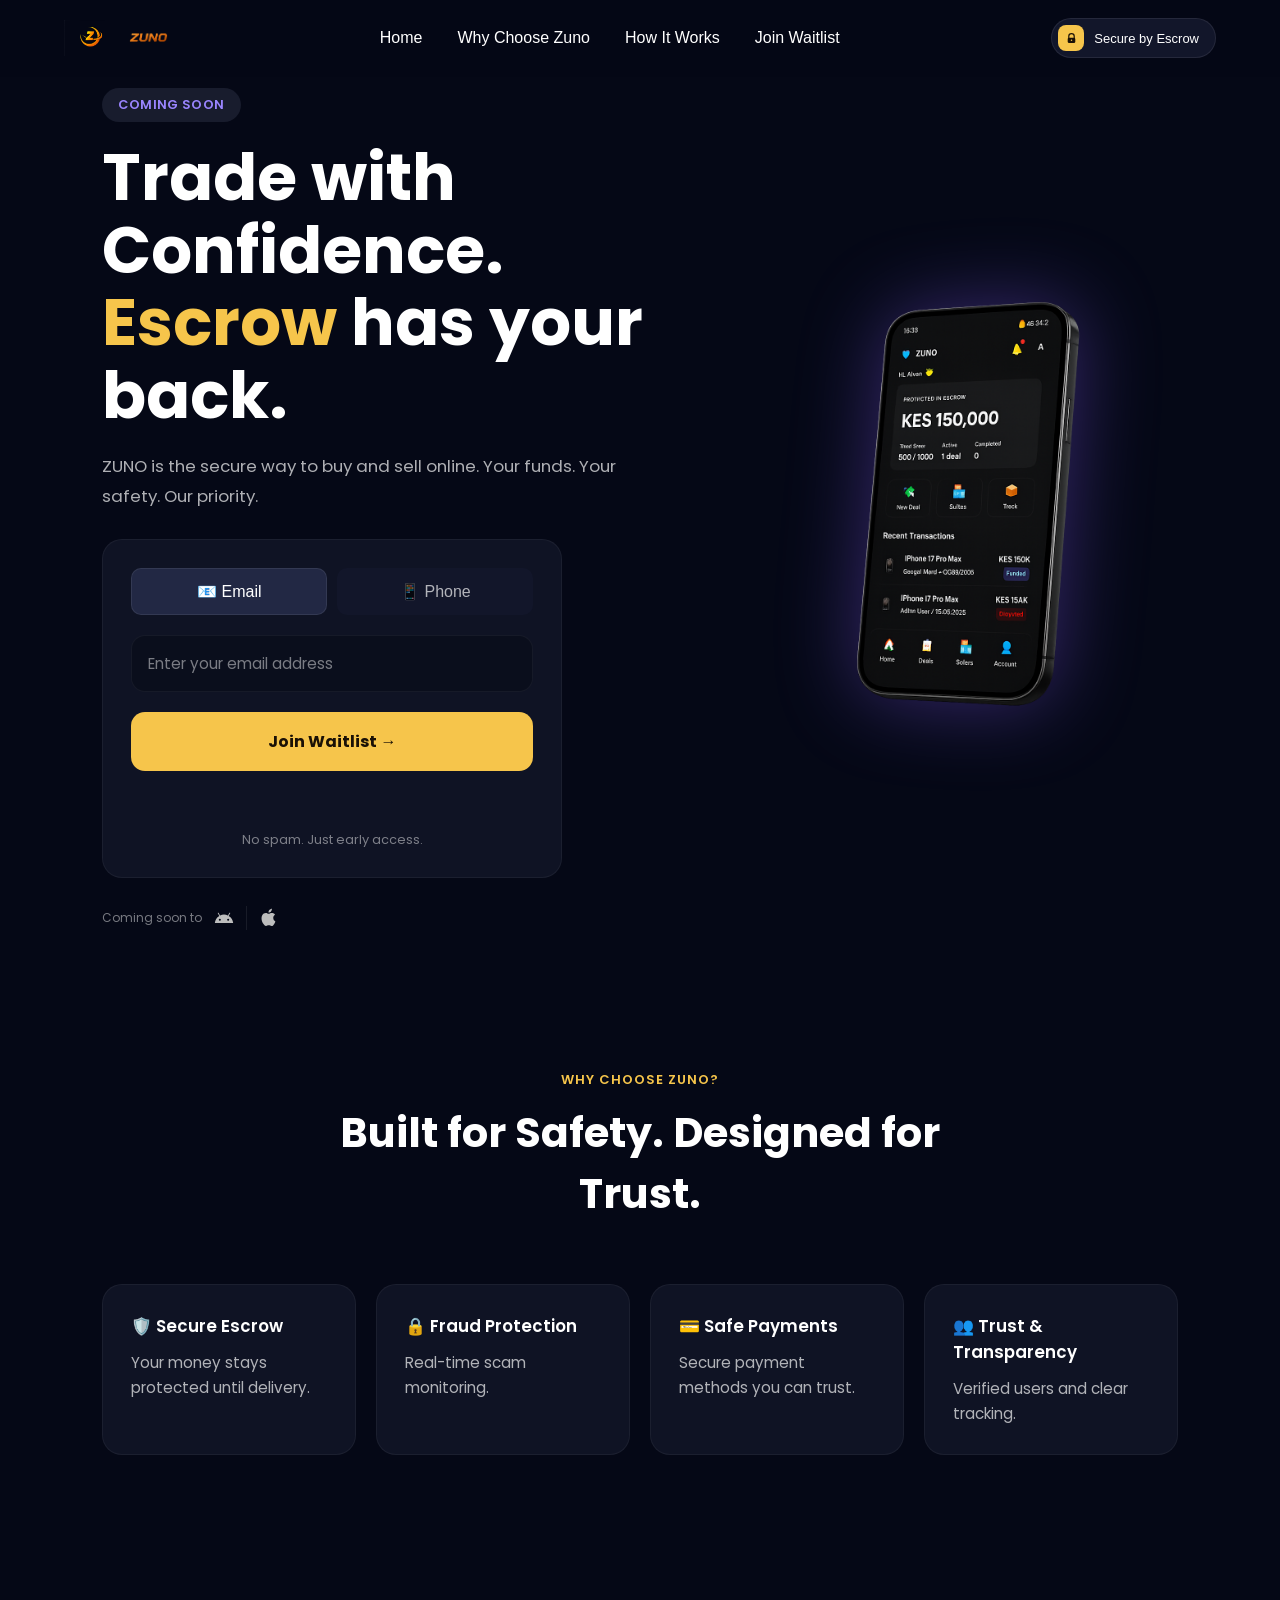
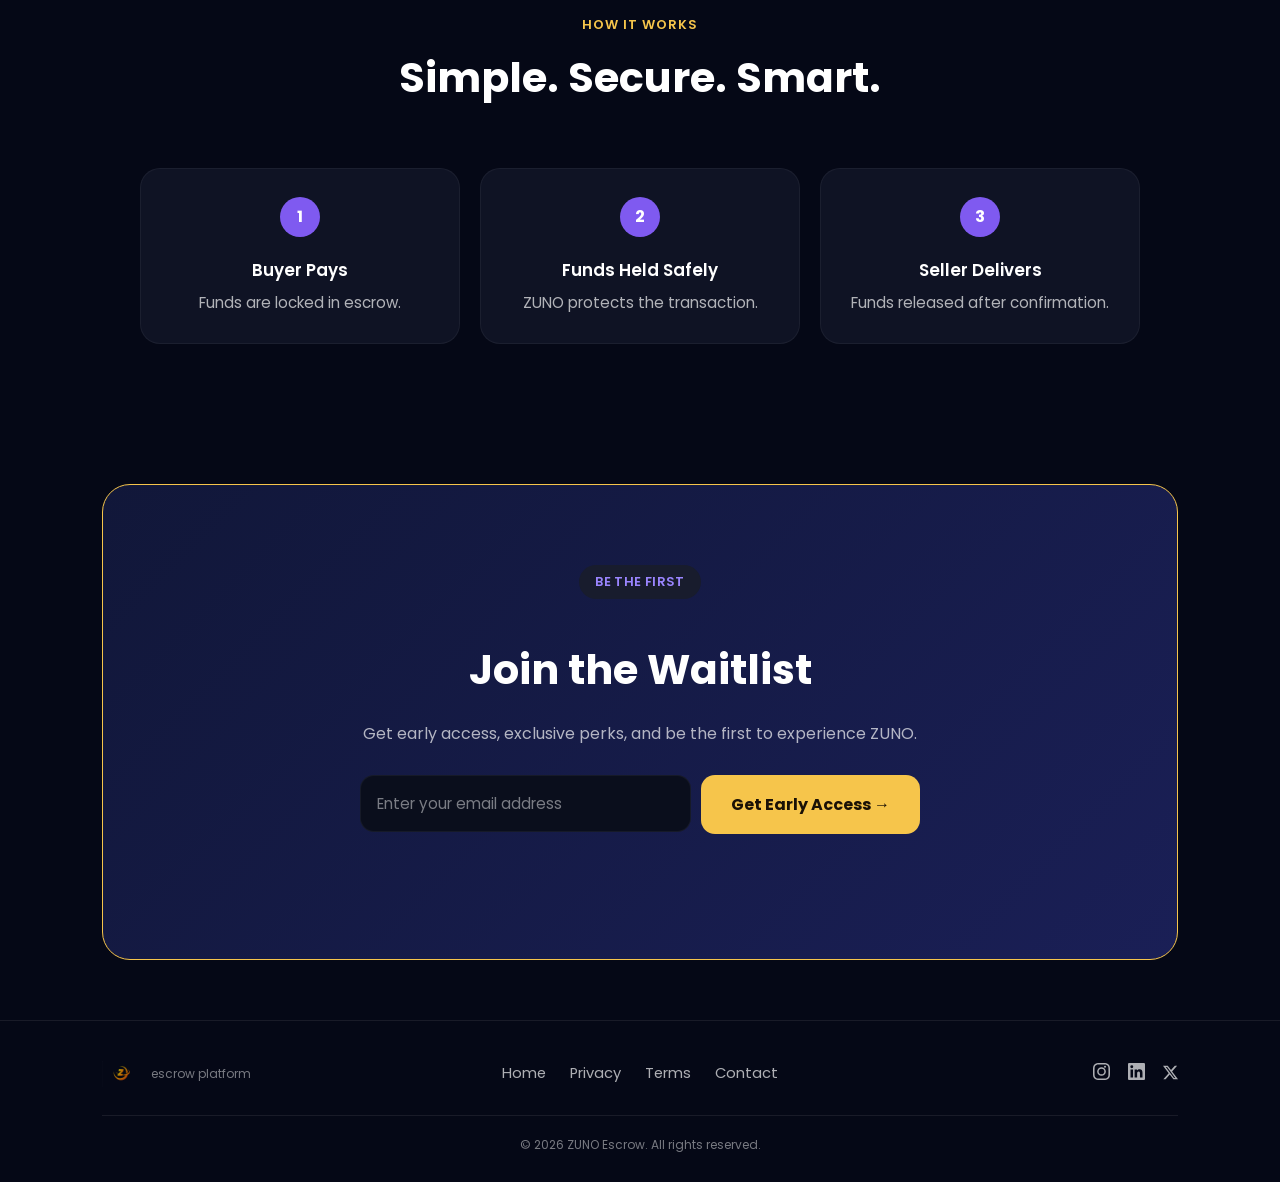
==== commit 3866b7a3: "Apply phone repositioning, footer grid fix, and SVG icons" ====
--- a/index.html
+++ b/index.html
@@ -9,7 +9,6 @@
 
 <link rel="icon" href="assets/zuno.png" type="image/png">
 <link href="https://fonts.googleapis.com/css2?family=Poppins:wght@300;400;500;600;700;800&display=swap" rel="stylesheet">
-<link rel="stylesheet" href="https://cdnjs.cloudflare.com/ajax/libs/font-awesome/6.5.1/css/all.min.css">
 <link rel="stylesheet" href="css/style.css">
 </head>
 <body>
@@ -88,10 +87,10 @@
 
         <div class="platforms">
             <span class="coming">Coming soon to</span>
-            <i class="fa-brands fa-android" aria-hidden="true"></i>
+            <svg width="20" height="20" viewBox="0 0 24 24" fill="currentColor" aria-hidden="true"><path d="M17.6 9.48l1.84-3.18a.5.5 0 0 0-.86-.5l-1.86 3.22a11.4 11.4 0 0 0-9.44 0L5.42 5.8a.5.5 0 0 0-.86.5l1.84 3.18A10.94 10.94 0 0 0 1 18h22a10.94 10.94 0 0 0-5.4-8.52zM7 15.25a1.25 1.25 0 1 1 0-2.5 1.25 1.25 0 0 1 0 2.5zm10 0a1.25 1.25 0 1 1 0-2.5 1.25 1.25 0 0 1 0 2.5z"/></svg>
             <span class="sr-only">Android</span>
             <div class="divider"></div>
-            <i class="fa-brands fa-apple" aria-hidden="true"></i>
+            <svg width="18" height="18" viewBox="0 0 24 24" fill="currentColor" aria-hidden="true"><path d="M17.05 12.04c-.03-2.6 2.12-3.85 2.22-3.91-1.21-1.77-3.09-2.01-3.76-2.04-1.6-.16-3.13.94-3.94.94-.83 0-2.07-.92-3.4-.9-1.75.03-3.36 1.02-4.25 2.59-1.81 3.14-.46 7.78 1.29 10.32.86 1.24 1.88 2.63 3.22 2.58 1.29-.05 1.78-.84 3.34-.84 1.55 0 2 .84 3.36.81 1.39-.02 2.27-1.25 3.12-2.5a10.8 10.8 0 0 0 1.4-2.88 4.6 4.6 0 0 1-2.6-4.17zM14.4 4.06c.71-.86 1.19-2.05 1.06-3.24-1.02.04-2.27.69-3 1.54-.66.76-1.24 1.98-1.08 3.14 1.13.09 2.3-.58 3.02-1.44z"/></svg>
             <span class="sr-only">iOS</span>
         </div>
 
@@ -201,9 +200,9 @@
         </nav>
 
         <div class="footer-social">
-            <a href="#" aria-label="ZUNO on Instagram"><i class="fa-brands fa-instagram" aria-hidden="true"></i></a>
-            <a href="#" aria-label="ZUNO on LinkedIn"><i class="fa-brands fa-linkedin" aria-hidden="true"></i></a>
-            <a href="#" aria-label="ZUNO on X (Twitter)"><i class="fa-brands fa-x-twitter" aria-hidden="true"></i></a>
+            <a href="#" aria-label="ZUNO on Instagram"><svg width="17" height="17" viewBox="0 0 24 24" fill="currentColor" aria-hidden="true"><path d="M12 2.2c3.2 0 3.58.01 4.85.07 1.17.05 1.8.25 2.22.41.56.22.96.48 1.38.9.42.42.68.82.9 1.38.16.42.36 1.05.41 2.22.06 1.27.07 1.65.07 4.85s-.01 3.58-.07 4.85c-.05 1.17-.25 1.8-.41 2.22-.22.56-.48.96-.9 1.38-.42.42-.82.68-1.38.9-.42.16-1.05.36-2.22.41-1.27.06-1.65.07-4.85.07s-3.58-.01-4.85-.07c-1.17-.05-1.8-.25-2.22-.41-.56-.22-.96-.48-1.38-.9-.42-.42-.68-.82-.9-1.38-.16-.42-.36-1.05-.41-2.22C2.21 15.58 2.2 15.2 2.2 12s.01-3.58.07-4.85c.05-1.17.25-1.8.41-2.22.22-.56.48-.96.9-1.38.42-.42.82-.68 1.38-.9.42-.16 1.05-.36 2.22-.41C8.42 2.21 8.8 2.2 12 2.2zM12 0C8.74 0 8.33.01 7.05.07 5.78.13 4.9.33 4.14.63c-.79.31-1.46.72-2.13 1.39C1.34 2.69.93 3.36.62 4.15.32 4.91.12 5.78.06 7.06.01 8.33 0 8.74 0 12s.01 3.67.07 4.95c.06 1.27.26 2.15.56 2.91.31.79.72 1.46 1.39 2.13.67.67 1.34 1.08 2.13 1.39.76.3 1.63.5 2.91.56C8.33 23.99 8.74 24 12 24s3.67-.01 4.95-.07c1.27-.06 2.15-.26 2.91-.56.79-.31 1.46-.72 2.13-1.39.67-.67 1.08-1.34 1.39-2.13.3-.76.5-1.63.56-2.91.06-1.28.07-1.69.07-4.95s-.01-3.67-.07-4.95c-.06-1.27-.26-2.15-.56-2.91-.31-.79-.72-1.46-1.39-2.13-.67-.67-1.34-1.08-2.13-1.39-.76-.3-1.63-.5-2.91-.56C15.67.01 15.26 0 12 0zm0 5.84A6.16 6.16 0 1 0 18.16 12 6.16 6.16 0 0 0 12 5.84zM12 16a4 4 0 1 1 4-4 4 4 0 0 1-4 4zm6.41-10.85a1.44 1.44 0 1 1-1.44-1.44 1.44 1.44 0 0 1 1.44 1.44z"/></svg></a>
+            <a href="#" aria-label="ZUNO on LinkedIn"><svg width="17" height="17" viewBox="0 0 24 24" fill="currentColor" aria-hidden="true"><path d="M20.45 20.45h-3.56v-5.57c0-1.33-.02-3.04-1.85-3.04-1.85 0-2.14 1.45-2.14 2.94v5.67H9.34V9h3.41v1.56h.05c.48-.9 1.64-1.85 3.38-1.85 3.6 0 4.27 2.37 4.27 5.46zM5.34 7.43a2.07 2.07 0 1 1 0-4.14 2.07 2.07 0 0 1 0 4.14zM7.12 20.45H3.56V9h3.56zM22.22 0H1.77C.8 0 0 .78 0 1.75v20.5C0 23.22.8 24 1.77 24h20.45c.98 0 1.78-.78 1.78-1.75V1.75C24 .78 23.2 0 22.22 0z"/></svg></a>
+            <a href="#" aria-label="ZUNO on X (Twitter)"><svg width="15" height="15" viewBox="0 0 24 24" fill="currentColor" aria-hidden="true"><path d="M18.9 1.15h3.68l-8.04 9.19L24 22.85h-7.4l-5.8-7.58-6.63 7.58H.5l8.6-9.83L0 1.15h7.59l5.24 6.93zm-1.29 19.5h2.04L6.49 3.24H4.3z"/></svg></a>
         </div>
 
     </div>
--- a/css/style.css
+++ b/css/style.css
@@ -428,13 +428,14 @@
   font-size: 12px;
 }
 
-.platforms i{
-  font-size: 20px;
+.platforms svg{
+  width: 20px;
+  height: 20px;
   color: #bdbdbd;
   transition: color .25s var(--ease), transform .25s var(--ease);
 }
 
-.platforms i:hover{
+.platforms svg:hover{
   color: var(--color-text);
   transform: translateY(-2px);
 }
@@ -645,13 +646,24 @@
 }
 
 .footer-top{
-  display: flex;
-  justify-content: space-between;
-  align-items: center;
-  flex-wrap: wrap;
+  display: grid;
+  grid-template-columns: 1fr auto 1fr;
+  align-items: center;
   gap: var(--space-4);
   max-width: var(--container);
   margin: 0 auto;
+}
+
+.footer-brand{
+  justify-self: start;
+}
+
+.footer-links{
+  justify-self: center;
+}
+
+.footer-social{
+  justify-self: end;
 }
 
 .footer-brand{
@@ -810,7 +822,6 @@
   }
 
   .hero-image{
-    order: -1;
     max-width: 320px;
   }
 
@@ -836,8 +847,8 @@
   }
 
   .footer-top{
-    flex-direction: column;
-    align-items: center;
+    grid-template-columns: 1fr;
+    justify-items: center;
     text-align: center;
   }
 
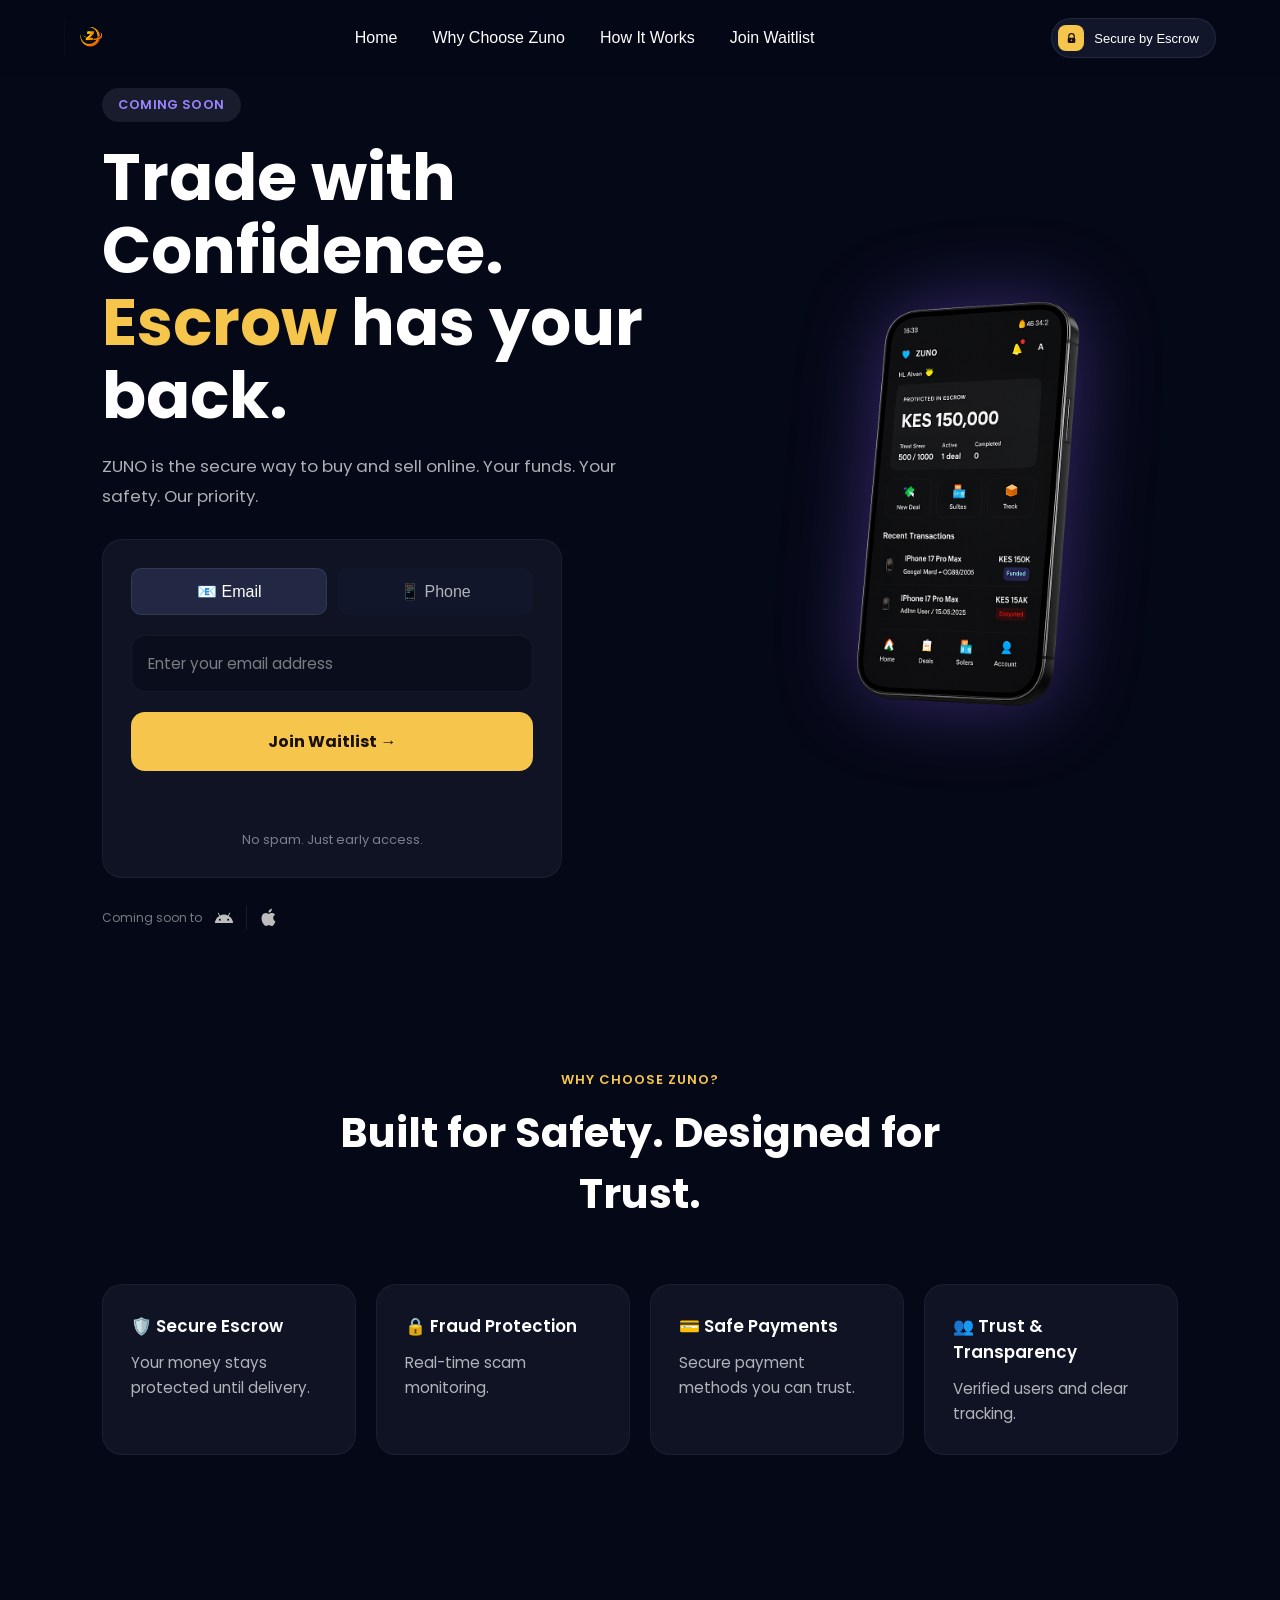
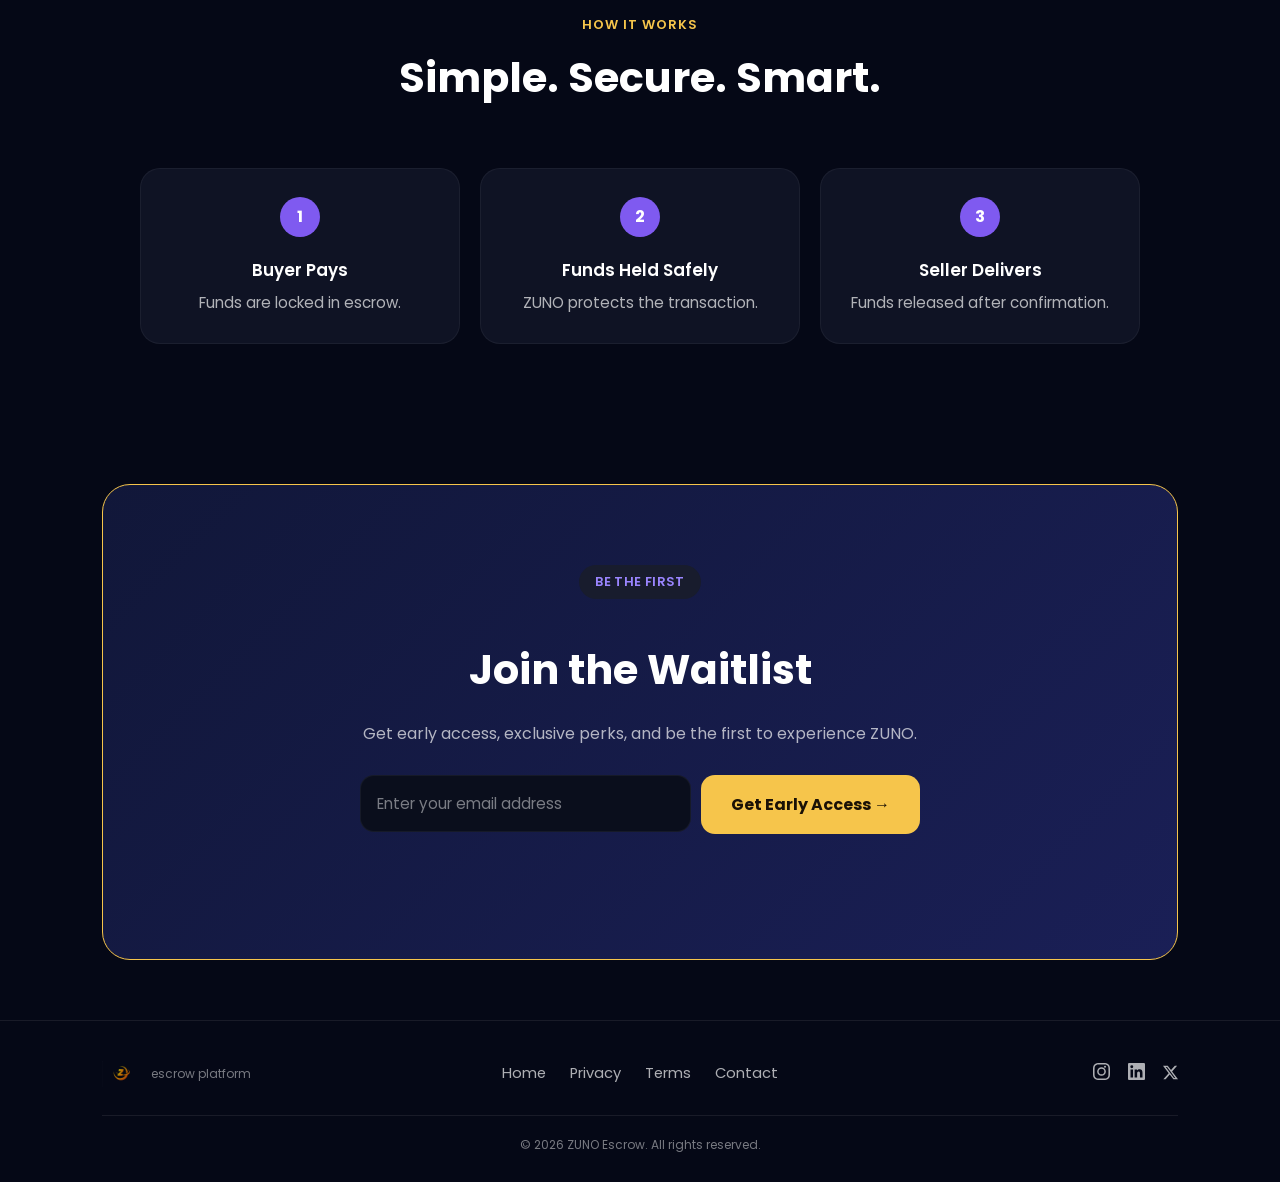
==== commit 17877e1f: "Show only the icon logo in header" ====
--- a/index.html
+++ b/index.html
@@ -17,8 +17,7 @@
 
 <header>
     <a class="brand" href="index.html#home" aria-label="ZUNO home">
-        <img class="logo-icon" src="assets/zuno.png" alt="">
-        <img class="logo-word" src="assets/logo.png" alt="ZUNO">
+        <img class="logo-icon" src="assets/zuno.png" alt="ZUNO">
     </a>
 
     <nav class="nav-links" id="navLinks">
--- a/css/style.css
+++ b/css/style.css
@@ -175,7 +175,6 @@
 }
 
 .brand .logo-icon{ height: 36px; }
-.brand .logo-word{ height: 22px; }
 
 .nav-links{
   display: flex;
@@ -866,7 +865,6 @@
   }
 
   .brand .logo-icon{ height: 30px; }
-  .brand .logo-word{ height: 18px; }
 
   .secure-badge{
     padding: 6px;
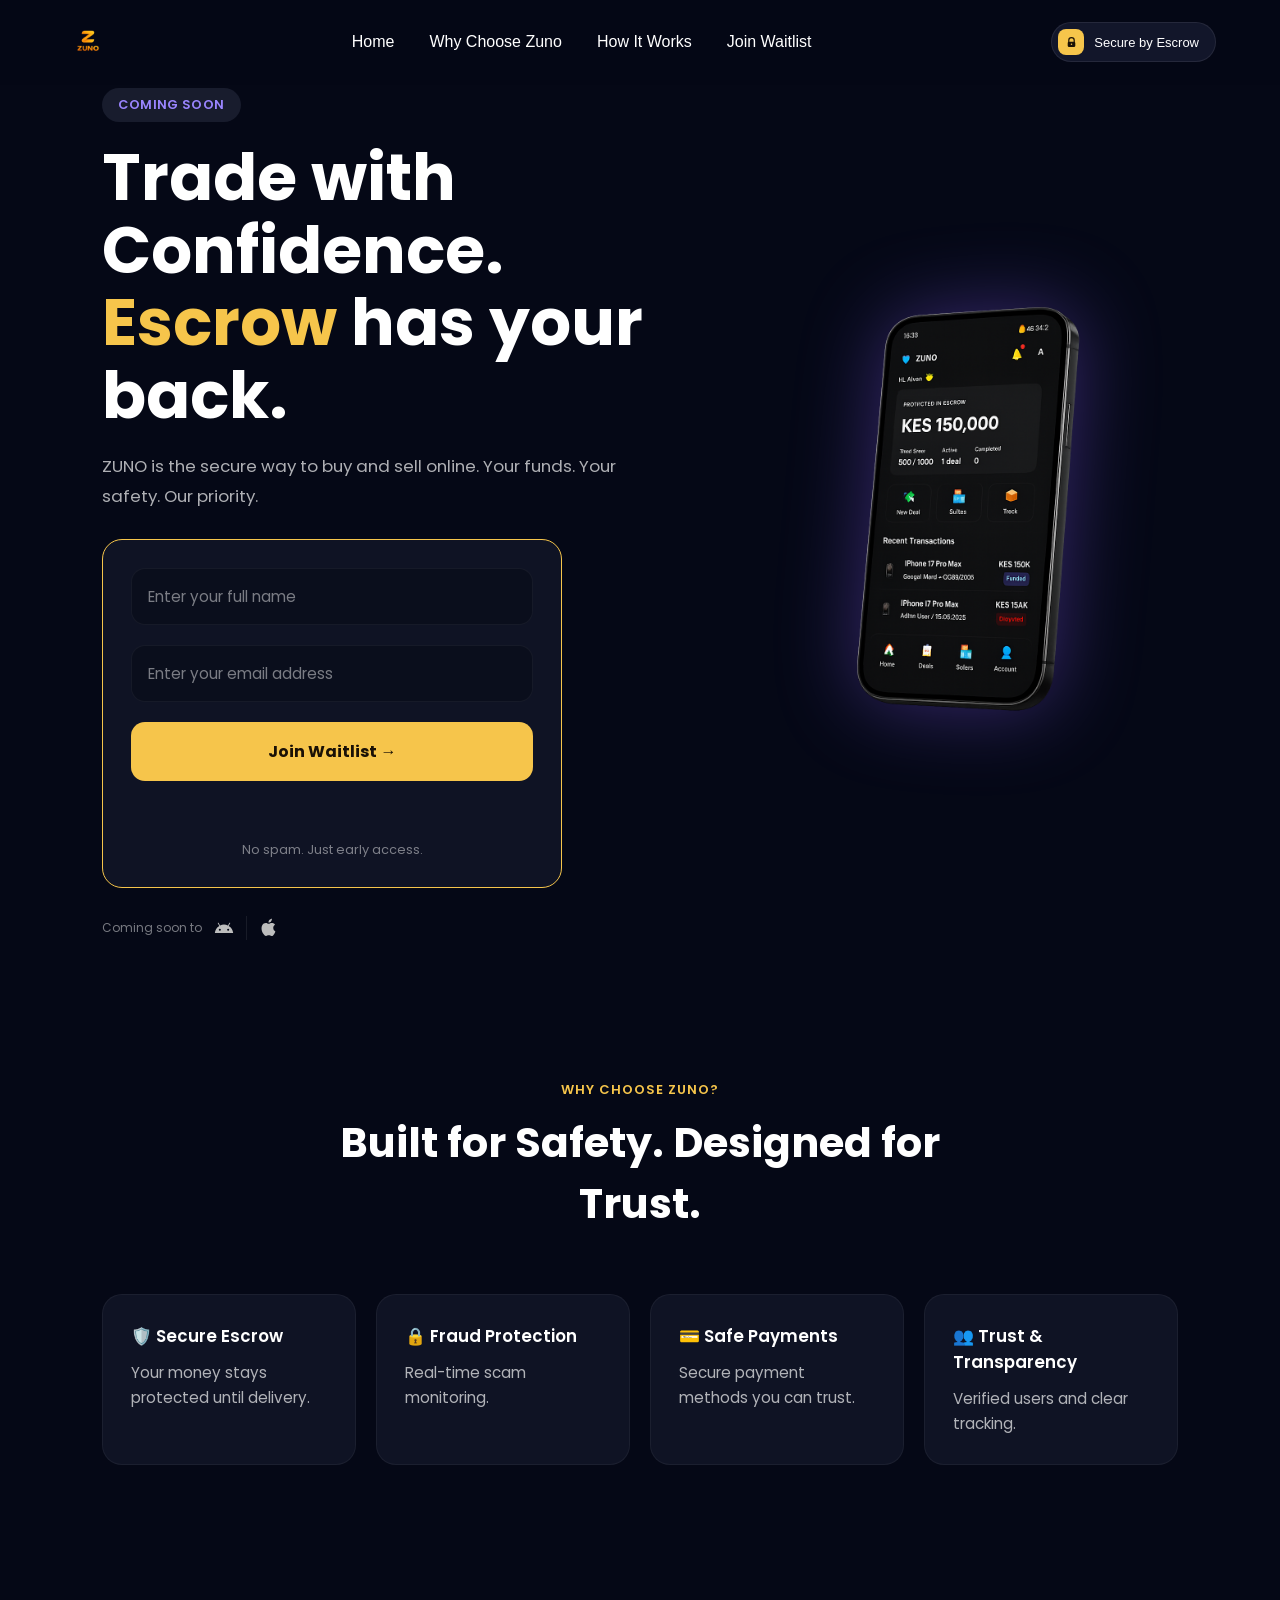
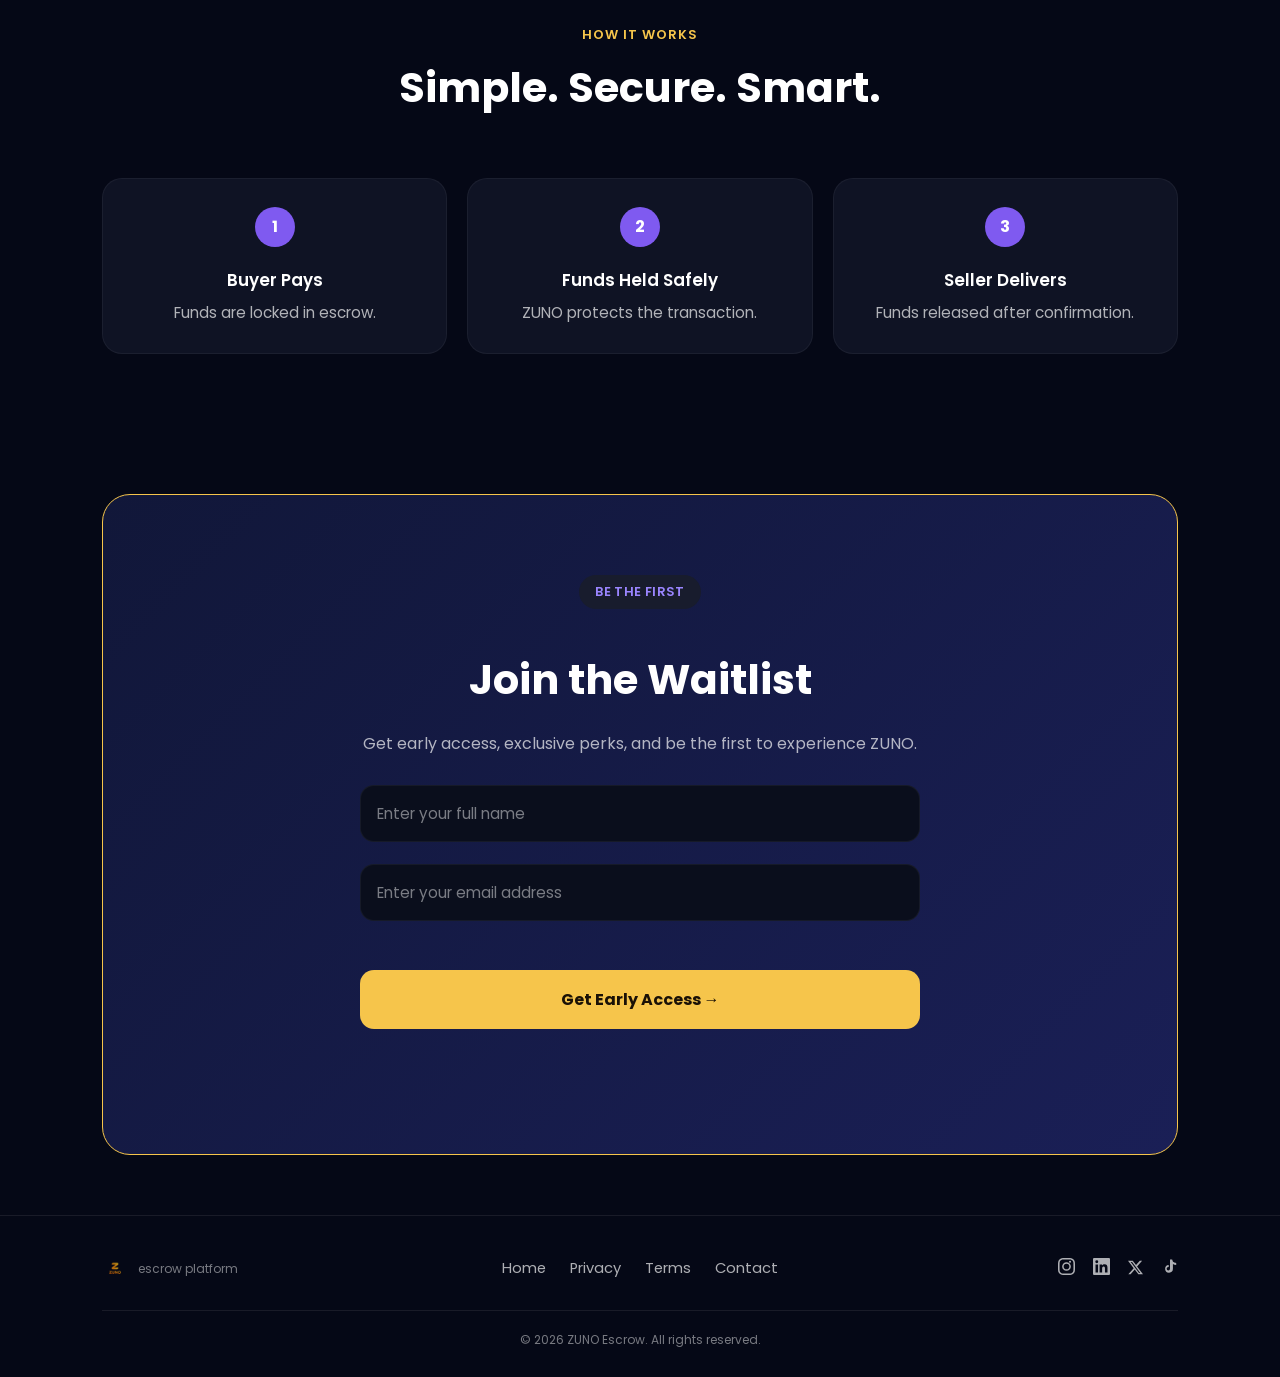
==== commit 819d74e8: "Initial commit" ====
--- a/index.html
+++ b/index.html
@@ -7,7 +7,7 @@
 <meta name="description" content="ZUNO is the secure escrow platform for safe online buying and selling. Join the waitlist for early access.">
 <meta name="theme-color" content="#050816">
 
-<link rel="icon" href="assets/zuno.png" type="image/png">
+<link rel="icon" type="image/png" href="assets/zuno.png?v=2">
 <link href="https://fonts.googleapis.com/css2?family=Poppins:wght@300;400;500;600;700;800&display=swap" rel="stylesheet">
 <link rel="stylesheet" href="css/style.css">
 </head>
@@ -64,14 +64,12 @@
 
         <div class="waitlist-card">
 
-            <div class="tabs" role="tablist" aria-label="Choose how to join the waitlist">
-                <button type="button" class="active" data-mode="email" role="tab" aria-selected="true">📧 Email</button>
-                <button type="button" data-mode="phone" role="tab" aria-selected="false">📱 Phone</button>
-            </div>
-
             <form data-waitlist-form novalidate>
+                <label class="sr-only" for="hero-name">Full name</label>
+                <input id="hero-name" type="text" name="fullName" placeholder="Enter your full name" autocomplete="name" required>
+
                 <label class="sr-only" for="hero-email">Email address</label>
-                <input id="hero-email" type="email" placeholder="Enter your email address" autocomplete="email" required>
+                <input id="hero-email" type="email" name="email" placeholder="Enter your email address" autocomplete="email" required>
 
                 <button type="submit" class="join-btn">
                     Join Waitlist →
@@ -173,8 +171,12 @@
     </p>
 
     <form class="cta-form" data-waitlist-form novalidate>
+        <label class="sr-only" for="cta-name">Full name</label>
+        <input id="cta-name" type="text" name="fullName" placeholder="Enter your full name" autocomplete="name" required>
+
         <label class="sr-only" for="cta-email">Email address</label>
-        <input id="cta-email" type="email" placeholder="Enter your email address" autocomplete="email" required>
+        <input id="cta-email" type="email" name="email" placeholder="Enter your email address" autocomplete="email" required>
+         <br>
         <button type="submit">Get Early Access →</button>
     </form>
     <p class="form-feedback" role="status" aria-live="polite"></p>
@@ -199,9 +201,14 @@
         </nav>
 
         <div class="footer-social">
-            <a href="#" aria-label="ZUNO on Instagram"><svg width="17" height="17" viewBox="0 0 24 24" fill="currentColor" aria-hidden="true"><path d="M12 2.2c3.2 0 3.58.01 4.85.07 1.17.05 1.8.25 2.22.41.56.22.96.48 1.38.9.42.42.68.82.9 1.38.16.42.36 1.05.41 2.22.06 1.27.07 1.65.07 4.85s-.01 3.58-.07 4.85c-.05 1.17-.25 1.8-.41 2.22-.22.56-.48.96-.9 1.38-.42.42-.82.68-1.38.9-.42.16-1.05.36-2.22.41-1.27.06-1.65.07-4.85.07s-3.58-.01-4.85-.07c-1.17-.05-1.8-.25-2.22-.41-.56-.22-.96-.48-1.38-.9-.42-.42-.68-.82-.9-1.38-.16-.42-.36-1.05-.41-2.22C2.21 15.58 2.2 15.2 2.2 12s.01-3.58.07-4.85c.05-1.17.25-1.8.41-2.22.22-.56.48-.96.9-1.38.42-.42.82-.68 1.38-.9.42-.16 1.05-.36 2.22-.41C8.42 2.21 8.8 2.2 12 2.2zM12 0C8.74 0 8.33.01 7.05.07 5.78.13 4.9.33 4.14.63c-.79.31-1.46.72-2.13 1.39C1.34 2.69.93 3.36.62 4.15.32 4.91.12 5.78.06 7.06.01 8.33 0 8.74 0 12s.01 3.67.07 4.95c.06 1.27.26 2.15.56 2.91.31.79.72 1.46 1.39 2.13.67.67 1.34 1.08 2.13 1.39.76.3 1.63.5 2.91.56C8.33 23.99 8.74 24 12 24s3.67-.01 4.95-.07c1.27-.06 2.15-.26 2.91-.56.79-.31 1.46-.72 2.13-1.39.67-.67 1.08-1.34 1.39-2.13.3-.76.5-1.63.56-2.91.06-1.28.07-1.69.07-4.95s-.01-3.67-.07-4.95c-.06-1.27-.26-2.15-.56-2.91-.31-.79-.72-1.46-1.39-2.13-.67-.67-1.34-1.08-2.13-1.39-.76-.3-1.63-.5-2.91-.56C15.67.01 15.26 0 12 0zm0 5.84A6.16 6.16 0 1 0 18.16 12 6.16 6.16 0 0 0 12 5.84zM12 16a4 4 0 1 1 4-4 4 4 0 0 1-4 4zm6.41-10.85a1.44 1.44 0 1 1-1.44-1.44 1.44 1.44 0 0 1 1.44 1.44z"/></svg></a>
-            <a href="#" aria-label="ZUNO on LinkedIn"><svg width="17" height="17" viewBox="0 0 24 24" fill="currentColor" aria-hidden="true"><path d="M20.45 20.45h-3.56v-5.57c0-1.33-.02-3.04-1.85-3.04-1.85 0-2.14 1.45-2.14 2.94v5.67H9.34V9h3.41v1.56h.05c.48-.9 1.64-1.85 3.38-1.85 3.6 0 4.27 2.37 4.27 5.46zM5.34 7.43a2.07 2.07 0 1 1 0-4.14 2.07 2.07 0 0 1 0 4.14zM7.12 20.45H3.56V9h3.56zM22.22 0H1.77C.8 0 0 .78 0 1.75v20.5C0 23.22.8 24 1.77 24h20.45c.98 0 1.78-.78 1.78-1.75V1.75C24 .78 23.2 0 22.22 0z"/></svg></a>
-            <a href="#" aria-label="ZUNO on X (Twitter)"><svg width="15" height="15" viewBox="0 0 24 24" fill="currentColor" aria-hidden="true"><path d="M18.9 1.15h3.68l-8.04 9.19L24 22.85h-7.4l-5.8-7.58-6.63 7.58H.5l8.6-9.83L0 1.15h7.59l5.24 6.93zm-1.29 19.5h2.04L6.49 3.24H4.3z"/></svg></a>
+            <a href="https://www.instagram.com/zuno.ke?igsh=MWo0dTN6ZzJnamIyZA==" aria-label="ZUNO on Instagram"><svg width="17" height="17" viewBox="0 0 24 24" fill="currentColor" aria-hidden="true"><path d="M12 2.2c3.2 0 3.58.01 4.85.07 1.17.05 1.8.25 2.22.41.56.22.96.48 1.38.9.42.42.68.82.9 1.38.16.42.36 1.05.41 2.22.06 1.27.07 1.65.07 4.85s-.01 3.58-.07 4.85c-.05 1.17-.25 1.8-.41 2.22-.22.56-.48.96-.9 1.38-.42.42-.82.68-1.38.9-.42.16-1.05.36-2.22.41-1.27.06-1.65.07-4.85.07s-3.58-.01-4.85-.07c-1.17-.05-1.8-.25-2.22-.41-.56-.22-.96-.48-1.38-.9-.42-.42-.68-.82-.9-1.38-.16-.42-.36-1.05-.41-2.22C2.21 15.58 2.2 15.2 2.2 12s.01-3.58.07-4.85c.05-1.17.25-1.8.41-2.22.22-.56.48-.96.9-1.38.42-.42.82-.68 1.38-.9.42-.16 1.05-.36 2.22-.41C8.42 2.21 8.8 2.2 12 2.2zM12 0C8.74 0 8.33.01 7.05.07 5.78.13 4.9.33 4.14.63c-.79.31-1.46.72-2.13 1.39C1.34 2.69.93 3.36.62 4.15.32 4.91.12 5.78.06 7.06.01 8.33 0 8.74 0 12s.01 3.67.07 4.95c.06 1.27.26 2.15.56 2.91.31.79.72 1.46 1.39 2.13.67.67 1.34 1.08 2.13 1.39.76.3 1.63.5 2.91.56C8.33 23.99 8.74 24 12 24s3.67-.01 4.95-.07c1.27-.06 2.15-.26 2.91-.56.79-.31 1.46-.72 2.13-1.39.67-.67 1.08-1.34 1.39-2.13.3-.76.5-1.63.56-2.91.06-1.28.07-1.69.07-4.95s-.01-3.67-.07-4.95c-.06-1.27-.26-2.15-.56-2.91-.31-.79-.72-1.46-1.39-2.13-.67-.67-1.34-1.08-2.13-1.39-.76-.3-1.63-.5-2.91-.56C15.67.01 15.26 0 12 0zm0 5.84A6.16 6.16 0 1 0 18.16 12 6.16 6.16 0 0 0 12 5.84zM12 16a4 4 0 1 1 4-4 4 4 0 0 1-4 4zm6.41-10.85a1.44 1.44 0 1 1-1.44-1.44 1.44 1.44 0 0 1 1.44 1.44z"/></svg></a>
+            <a href="https://www.linkedin.com/in/zuno-escrow-52151441b?utm_source=share_via&utm_content=profile&utm_medium=member_android" aria-label="ZUNO on LinkedIn"><svg width="17" height="17" viewBox="0 0 24 24" fill="currentColor" aria-hidden="true"><path d="M20.45 20.45h-3.56v-5.57c0-1.33-.02-3.04-1.85-3.04-1.85 0-2.14 1.45-2.14 2.94v5.67H9.34V9h3.41v1.56h.05c.48-.9 1.64-1.85 3.38-1.85 3.6 0 4.27 2.37 4.27 5.46zM5.34 7.43a2.07 2.07 0 1 1 0-4.14 2.07 2.07 0 0 1 0 4.14zM7.12 20.45H3.56V9h3.56zM22.22 0H1.77C.8 0 0 .78 0 1.75v20.5C0 23.22.8 24 1.77 24h20.45c.98 0 1.78-.78 1.78-1.75V1.75C24 .78 23.2 0 22.22 0z"/></svg></a>
+            <a href="https://x.com/EscrowZuno" aria-label="ZUNO on X (Twitter)"><svg width="15" height="15" viewBox="0 0 24 24" fill="currentColor" aria-hidden="true"><path d="M18.9 1.15h3.68l-8.04 9.19L24 22.85h-7.4l-5.8-7.58-6.63 7.58H.5l8.6-9.83L0 1.15h7.59l5.24 6.93zm-1.29 19.5h2.04L6.49 3.24H4.3z"/></svg></a>
+          <a href="https://www.tiktok.com/@zuno.ke?_r=1&_t=ZS-97hFXRtdJbx" aria-label="ZUNO on TikTok">
+  <svg width="17" height="17" viewBox="0 0 24 24" fill="currentColor" aria-hidden="true">
+    <path d="M19.59 6.69a4.83 4.83 0 0 1-3.77-4.25V2h-3.12v13.21a2.39 2.39 0 1 1-2.39-2.39c.19 0 .37.02.55.07V9.72a5.5 5.5 0 1 0 5.96 5.49V8.54a7.94 7.94 0 0 0 4.65 1.48V6.9c-.66 0-1.3-.07-1.88-.21z"/>
+  </svg>
+</a>
         </div>
 
     </div>
--- a/css/style.css
+++ b/css/style.css
@@ -93,8 +93,8 @@
 /* Accessible visually-hidden utility (screen-reader only) */
 .sr-only{
   position: absolute;
-  width: 1px;
-  height: 1px;
+  width: 100px;
+  height: 100px;
   overflow: hidden;
   clip: rect(0 0 0 0);
   white-space: nowrap;
@@ -170,11 +170,11 @@
 }
 
 .brand img{
-  height: 38px;
+  height: 45px;
   width: auto;
 }
 
-.brand .logo-icon{ height: 36px; }
+.brand .logo-icon{ height: 48px; }
 
 .nav-links{
   display: flex;
@@ -320,36 +320,8 @@
   background: var(--color-surface);
   padding: var(--space-4);
   border-radius: var(--radius-lg);
-  border: 1px solid var(--color-border-soft);
+  border: 1px solid #f6c54b;
   max-width: 460px;
-}
-
-.tabs{
-  display: flex;
-  gap: 10px;
-  margin-bottom: var(--space-3);
-}
-
-.tabs button{
-  flex: 1;
-  padding: 13px;
-  background: var(--color-surface-2);
-  border: 1px solid transparent;
-  color: var(--color-text-muted);
-  border-radius: var(--radius-sm);
-  cursor: pointer;
-  font-weight: 500;
-  transition: background .2s var(--ease), color .2s var(--ease), border-color .2s var(--ease);
-}
-
-.tabs button:hover{
-  color: var(--color-text);
-}
-
-.tabs button.active{
-  background: #222844;
-  color: var(--color-text);
-  border-color: var(--color-border);
 }
 
 .waitlist-card input,
@@ -461,14 +433,30 @@
 }
 
 /* Centered, single-column hero variant used on legal pages */
+.hero--solo{
+  padding: 0px var(--side-pad) 10px;
+}
+.hero--solo + .features{
+  padding-top: var(--space-5);
+} 
+
 .hero--solo .hero-text{
   max-width: 720px;
   margin: 0 auto;
   text-align: center;
 }
-.hero--solo .hero p{
+
+.hero--solo .hero-text p{
   margin-left: auto;
   margin-right: auto;
+  text-align: center;
+  max-width: 620px;
+  margin-bottom: 0;
+}
+
+.hero--solo .hero-text h1{
+  margin-bottom: var(--space-3);
+  
 }
 
 /* =========================================================
@@ -508,11 +496,11 @@
    ========================================================= */
 .cards{
   display: grid;
-  grid-template-columns: repeat(4, minmax(0, 1fr));
+  grid-template-columns: repeat(auto-fit, minmax(240px, 1fr));
   gap: var(--space-3);
   max-width: var(--container);
   margin: 0 auto;
-}
+} 
 
 .cards--single{
   grid-template-columns: minmax(0, 1fr);
@@ -550,8 +538,7 @@
    ========================================================= */
 .steps{
   display: grid;
-  grid-template-columns: repeat(3, minmax(0, 320px));
-  justify-content: center;
+  grid-template-columns: repeat(auto-fit, minmax(260px, 1fr));
   gap: var(--space-3);
   max-width: var(--container);
   margin: 0 auto;
@@ -621,12 +608,25 @@
 
 .cta-form{
   display: flex;
+  flex-direction: column;
   max-width: 560px;
   margin: 0 auto;
-  gap: 10px;
-  align-items: flex-start;
-}
-
+  gap: 2px;
+}
+
+.cta-form input,
+.cta-form button{
+  width: 100%;
+}
+
+.cta .join-btn{
+    display: inline-block;
+    width: auto;
+    min-width: 260px;
+    text-decoration: none;
+    padding: 17px 30px;
+}
+/*
 .cta-form input{ margin-bottom: 0; }
 
 .cta-form button{
@@ -634,6 +634,7 @@
   white-space: nowrap;
   padding: 17px 30px;
 }
+*/
 
 /* =========================================================
    Footer
@@ -732,22 +733,13 @@
 }
 
 /* =========================================================
-   Responsive — large tablet / small desktop (≤1024px)
-   ========================================================= */
-@media (max-width: 1024px){
-  .cards{
-    grid-template-columns: repeat(2, minmax(0, 1fr));
-  }
-}
-
-/* =========================================================
    Responsive — tablet & mobile nav (≤900px)
    ========================================================= */
 @media (max-width: 900px){
   header{
     padding: 16px 6%;
   }
-
+   
   .secure-badge span.secure-badge-text{
     display: none;
   }
@@ -823,20 +815,12 @@
   .hero-image{
     max-width: 320px;
   }
-
-  .steps{
-    grid-template-columns: minmax(0, 360px);
-  }
 }
 
 /* =========================================================
    Responsive — mobile (≤640px)
    ========================================================= */
 @media (max-width: 640px){
-  .cards{
-    grid-template-columns: minmax(0, 1fr);
-  }
-
   .cta-form{
     flex-direction: column;
   }
@@ -864,7 +848,7 @@
     padding: 14px 5%;
   }
 
-  .brand .logo-icon{ height: 30px; }
+  .brand .logo-icon{ height: 42px; }
 
   .secure-badge{
     padding: 6px;
@@ -879,6 +863,10 @@
     font-size: clamp(2rem, 1.5rem + 4vw, 2.6rem);
   }
 
+   .hero--solo + .features{
+  padding-top: var(--space-4);
+   } 
+   
   .waitlist-card{
     padding: var(--space-3);
   }
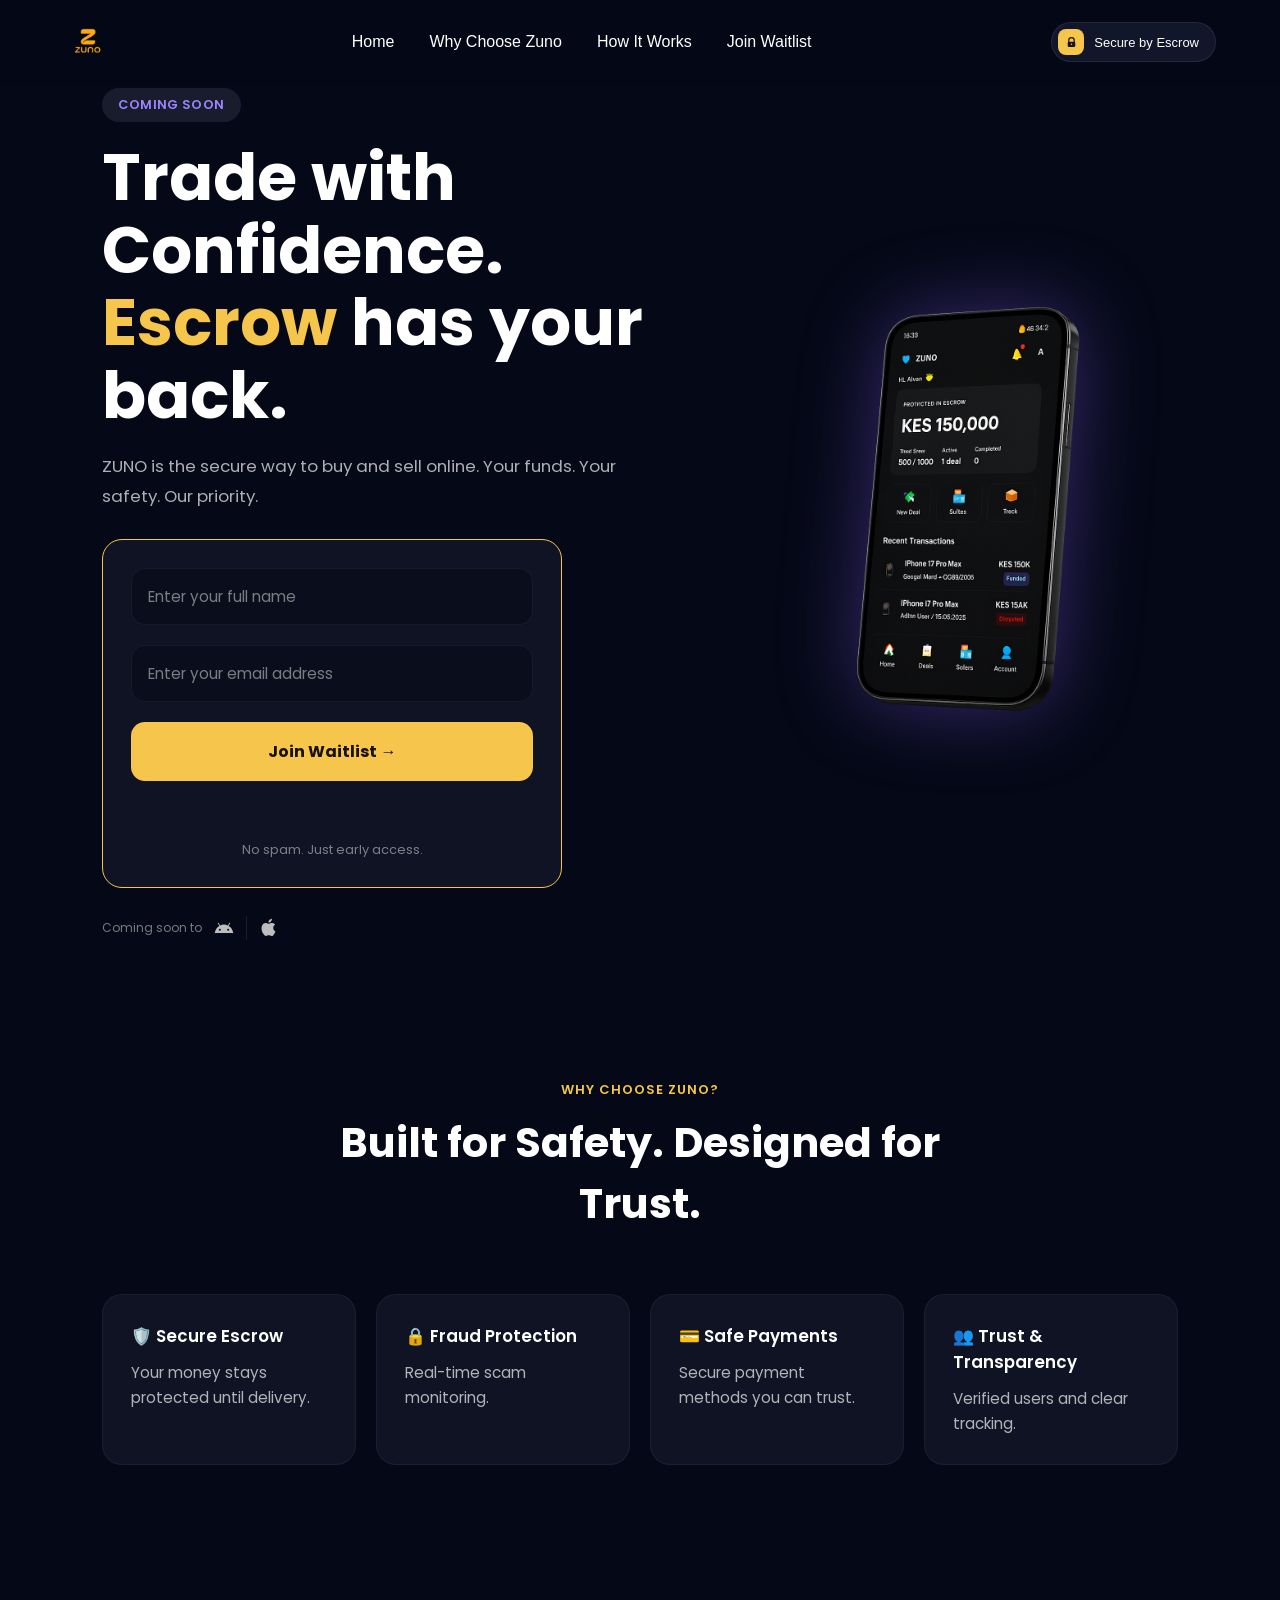
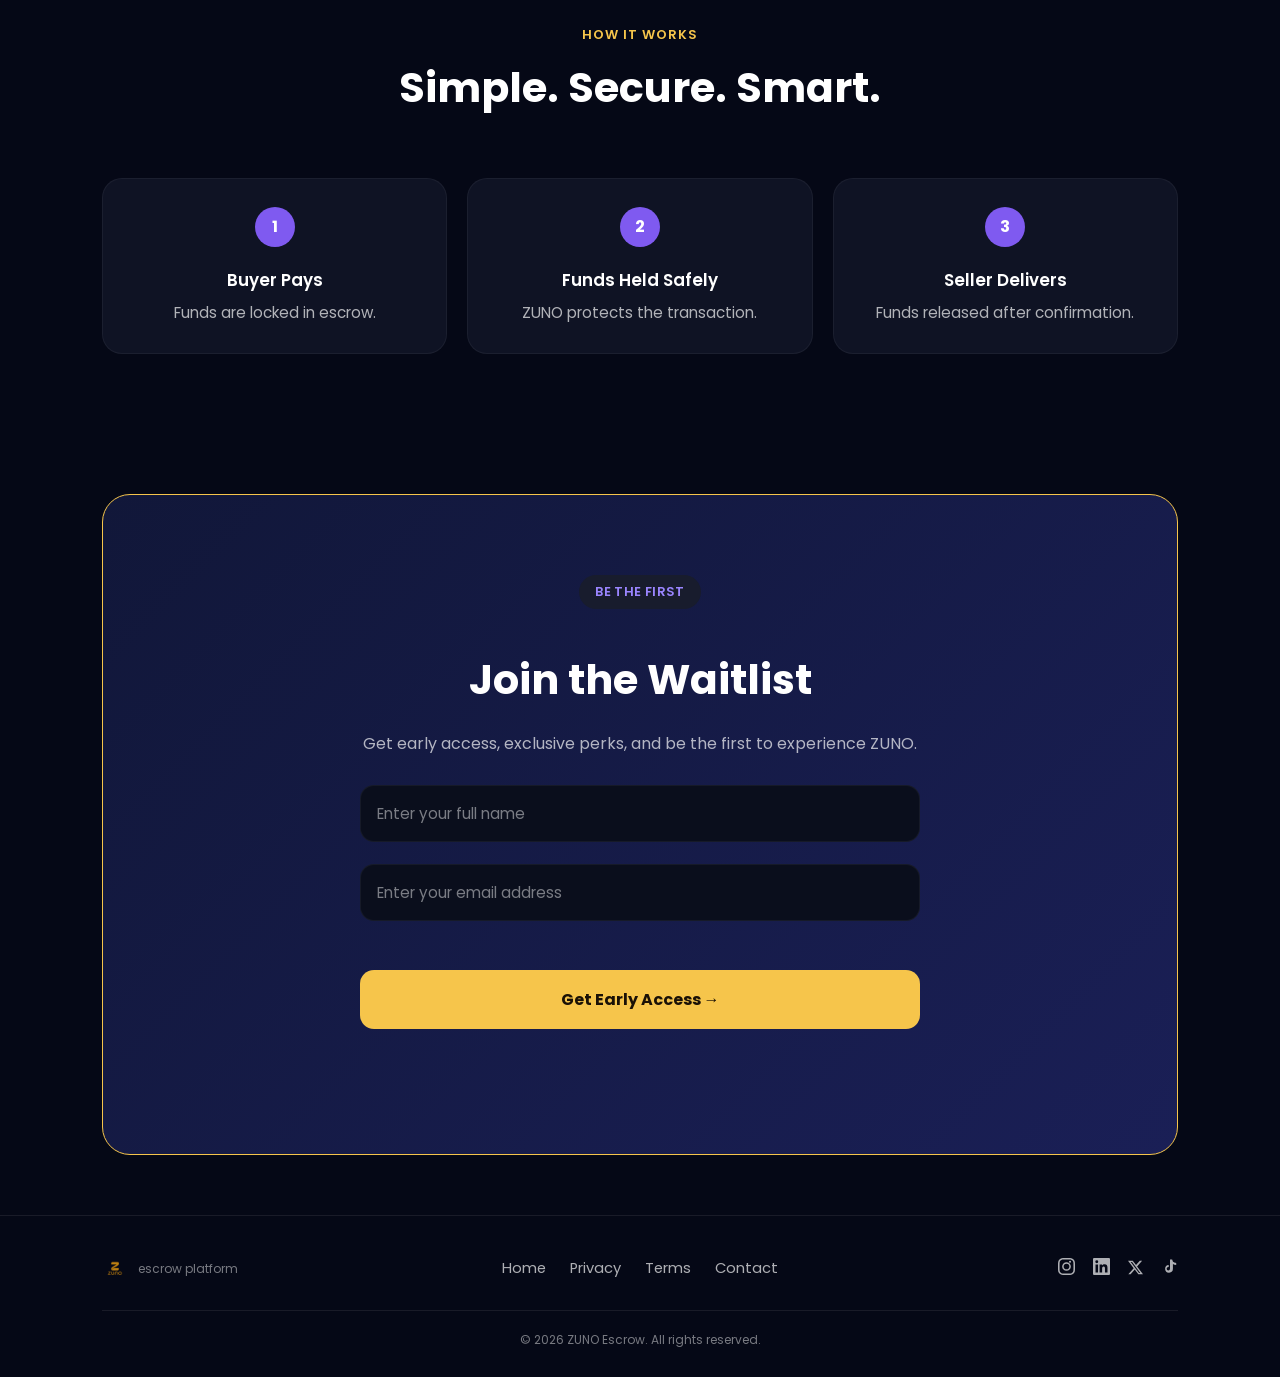
==== commit da6ceebc: "Replace logo with original ZUNO branding, cache-bust logo image" ====
--- a/index.html
+++ b/index.html
@@ -7,7 +7,7 @@
 <meta name="description" content="ZUNO is the secure escrow platform for safe online buying and selling. Join the waitlist for early access.">
 <meta name="theme-color" content="#050816">
 
-<link rel="icon" type="image/png" href="assets/zuno.png?v=2">
+<link rel="icon" type="image/png" href="assets/zuno.png?v=3">
 <link href="https://fonts.googleapis.com/css2?family=Poppins:wght@300;400;500;600;700;800&display=swap" rel="stylesheet">
 <link rel="stylesheet" href="css/style.css">
 </head>
@@ -17,7 +17,7 @@
 
 <header>
     <a class="brand" href="index.html#home" aria-label="ZUNO home">
-        <img class="logo-icon" src="assets/zuno.png" alt="ZUNO">
+        <img class="logo-icon" src="assets/zuno.png?v=3" alt="ZUNO">
     </a>
 
     <nav class="nav-links" id="navLinks">
@@ -189,7 +189,7 @@
     <div class="footer-top">
 
         <div class="footer-brand">
-            <img src="assets/zuno.png" class="footer-icon" alt="ZUNO">
+            <img src="assets/zuno.png?v=3" class="footer-icon" alt="ZUNO">
             <span class="footer-tagline">escrow platform</span>
         </div>
 
@@ -197,7 +197,7 @@
             <a href="#home">Home</a>
             <a href="privacy.html">Privacy</a>
             <a href="terms.html">Terms</a>
-            <a href="#">Contact</a>
+            <a href="https://wa.me/254714637437">Contact</a>
         </nav>
 
         <div class="footer-social">
